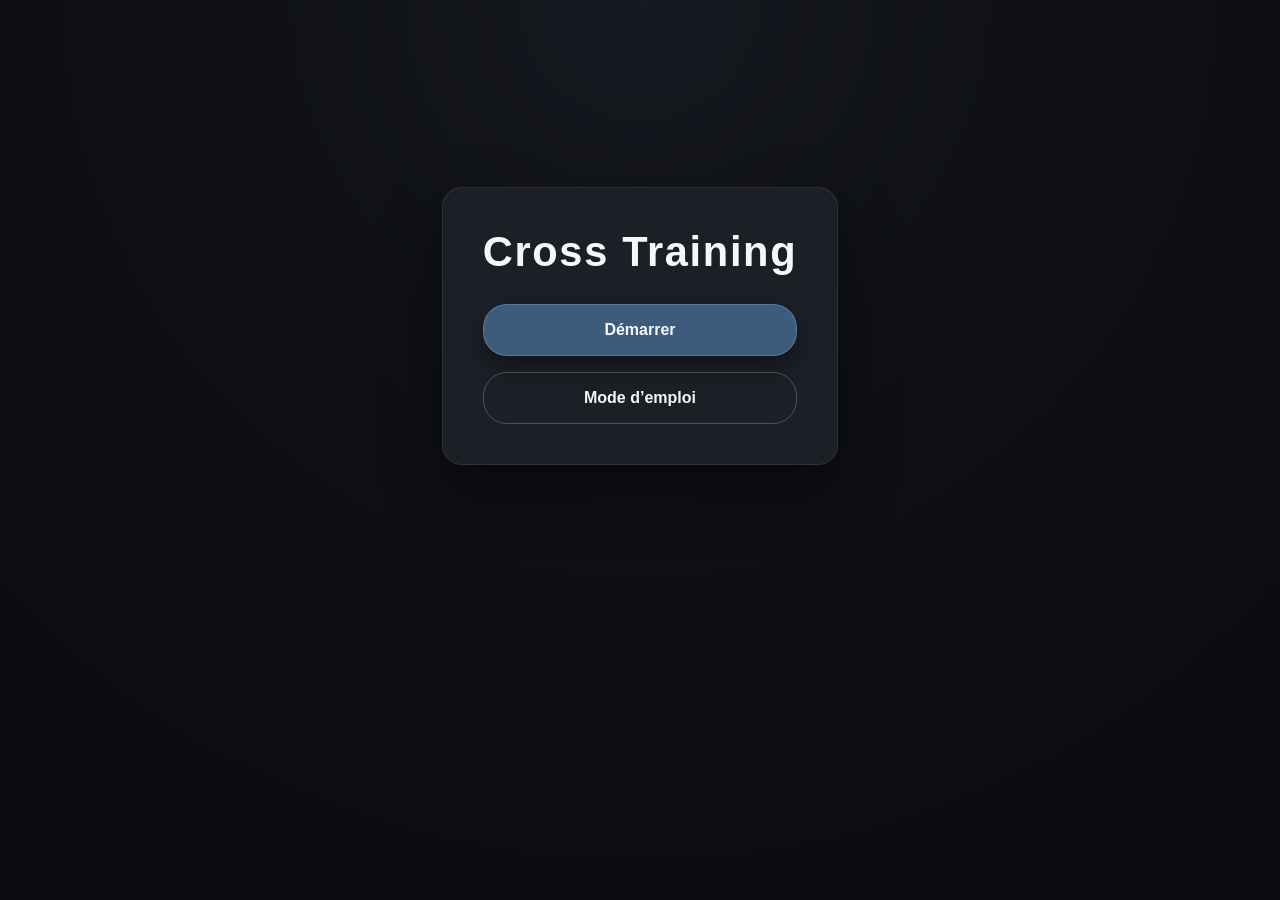
==== index.html @ 5969f300 "Add files via upload" ====
<!DOCTYPE html>
<html lang="fr">
  <head>
    <meta charset="UTF-8" />
    <meta name="viewport" content="width=device-width, initial-scale=1" />
    <title>Cross Training – iPad</title>
    <link rel="stylesheet" href="styles.css" />
  </head>
  <body>
    <div class="app-shell">
      <header class="top-bar">
        <div class="brand">
          <p class="eyebrow">EPS • Carnet hors-ligne</p>
          <h1>Outil Cross Training</h1>
        </div>
        <div class="top-meta">
          <span id="status-pill" class="status-pill">Non sauvegardé</span>
          <nav class="global-nav" aria-label="Navigation principale">
            <button class="nav-link" data-go="home">Accueil</button>
            <button class="nav-link" data-go="identity">Identité</button>
            <button class="nav-link" data-go="training" data-requires-identity="true">Entraînement</button>
            <button class="nav-link" data-go="skill_config" data-requires-identity="true">Skill</button>
          </nav>
        </div>
      </header>

      <button id="lock-badge" class="lock-badge hidden" type="button">🔒 Verrouillé</button>

      <!-- Home -->
      <section class="page active" data-page="home">
        <div class="card hero-card home-card">
          <h2 class="home-title">Cross Training</h2>
          <div class="cta-row home-actions">
            <button class="btn primary btn-large" data-go="identity">Démarrer</button>
            <button class="btn ghost btn-large" id="howto-btn" type="button">Mode d’emploi</button>
          </div>
        </div>
      </section>

      <!-- Identity -->
      <section class="page" data-page="identity">
        <div class="card identity-card">
          <header>
            <h2>Identité élève</h2>
            <p id="identity-hint" class="hint">Saisis prénom, initiale et classe pour activer les modes.</p>
          </header>
          <div class="identity-grid">
            <label>Prénom<input id="student-first" type="text" autocomplete="off" placeholder="Lina" /></label>
            <label>Initiale du nom<input id="student-last" type="text" autocomplete="off" placeholder="D" maxlength="1" inputmode="text" /></label>
            <label>Classe<input id="student-class" type="text" autocomplete="off" placeholder="4C" /></label>
            <label>Observateur<input id="observer" type="text" autocomplete="off" placeholder="Prof / camarade" /></label>
          </div>
          <div class="mode-choice">
            <button class="btn primary" id="go-training" disabled>Mode Entraînement</button>
            <button class="btn primary" id="go-skill" disabled>Mode Skill</button>
            <button class="btn ghost" data-go="home">Retour accueil</button>
          </div>
        </div>
      </section>

      <!-- Training live -->
      <section class="page" data-page="training">
        <div class="page-nav">
          <button class="btn ghost" data-go="home">Accueil</button>
          <button class="btn ghost" data-go="identity">Identité</button>
          <button class="btn secondary" id="training-finish" type="button">Fin d’entraînement</button>
        </div>
        <div class="card" id="training-panel">
          <header>
            <h2>Entraînement</h2>
            <p>Test 1 minute : fais le maximum en N1, puis recommence en N2. Note tes scores — ils servent de base pour fixer tes objectifs en Skill.</p>
          </header>
          <div class="training-active" id="training-active">
            <div class="active-info">
              <p class="label">Exercice sélectionné</p>
              <h3 id="training-active-name">Aucun exercice</h3>
              <p id="training-active-hint" class="hint">Sélectionne une carte ci-dessous pour commencer.</p>
              <p id="training-active-meta" class="meta"></p>
            </div>
            <div class="timer-box">
              <p class="label">Chrono 1:00</p>
              <p id="training-timer" class="timer-value">01:00</p>
              <div class="timer-controls">
                <button class="btn primary" id="training-start">Start</button>
                <button class="btn secondary" id="training-pause">Pause</button>
                <button class="btn ghost" id="training-reset">Reset</button>
              </div>
              <p id="training-timer-hint" class="hint"></p>
            </div>
            <div class="result-entry">
              <label>Répétitions N1<input id="training-input-n1" type="number" min="0" /></label>
              <label>Répétitions N2<input id="training-input-n2" type="number" min="0" /></label>
              <button class="btn primary" id="training-save">Enregistrer le score</button>
              <p id="training-save-status" class="hint"></p>
            </div>
          </div>
          <div class="exercise-grid" id="training-grid"></div>
        </div>
      </section>

      <!-- Training end -->
      <section class="page" data-page="training_end">
        <div class="page-nav">
          <button class="btn ghost" data-go="training">← Retour entraînement</button>
          <button class="btn ghost" data-go="home">Accueil</button>
        </div>
        <div class="card stack">
          <section class="history" aria-labelledby="history-title">
            <div class="section-head">
              <h3 id="history-title">Historique (meilleurs scores)</h3>
              <p>Records N1/N2 + dernière date.</p>
            </div>
            <div id="training-history" class="history-list"></div>
          </section>
          <section class="qr-block">
            <div class="qr-actions">
              <button class="btn primary" id="training-qr-btn">Générer QR Entraînement</button>
              <p id="training-qr-size" class="hint"></p>
            </div>
            <div id="training-qr-output" class="qr-output"></div>
          </section>
          <section class="actions-card">
            <header>
              <h3>Sauvegarde & outils</h3>
              <p>Exporter/Importer pour éviter les pertes.</p>
            </header>
            <div class="action-row">
              <button class="btn secondary" id="export-btn">Exporter mes données</button>
              <label class="btn ghost file-label">Importer<input type="file" id="import-input" accept="application/json" hidden /></label>
              <button class="btn ghost" id="reset-btn">Reset total</button>
              <button class="btn ghost" id="scanprof-help" type="button">ℹ️ ScanProf – explications</button>
            </div>
          </section>
        </div>
      </section>

      <!-- Skill config -->
      <section class="page" data-page="skill_config">
        <div class="page-nav">
          <button class="btn ghost" data-go="home">Accueil</button>
          <button class="btn ghost" data-go="identity">Identité</button>
        </div>
        <div class="card skill-config-card">
          <header>
            <h2>Configurer ton Skill</h2>
            <p>Sélectionne 1 exercice par famille puis choisis la durée.</p>
          </header>
          <div class="skill-builder" id="skill-builder"></div>
          <div class="skill-config-row">
            <label>Durée totale
              <select id="skill-duration">
                <option value="6">6 minutes (3 blocs)</option>
                <option value="10" selected>10 minutes (5 blocs)</option>
                <option value="16">16 minutes (8 blocs)</option>
                <option value="20">20 minutes (10 blocs)</option>
              </select>
            </label>
            <button class="btn primary" id="skill-config-next">Passer aux observations</button>
          </div>
          <button class="btn ghost" id="skill-new-session" type="button">Réinitialiser la configuration</button>
        </div>
      </section>

      <!-- Skill run -->
      <section class="page" data-page="skill_run">
        <div class="page-nav">
          <button class="btn ghost" data-go="skill_config">← Configuration</button>
        </div>
        <div class="card skill-run-card">
          <div class="timer-box practice-box run">
            <p class="label">Chrono pratique</p>
            <p id="skill-practice-timer" class="timer-value big">00:00</p>
            <p id="skill-block-counter" class="hint">Bloc 0/0</p>
          </div>
          <div class="run-controls">
            <button class="btn btn-green" id="skill-start" type="button">Démarrer bloc</button>
            <button class="btn btn-orange" id="skill-end-block" type="button">Bloc terminé</button>
            <button class="btn btn-blue" id="skill-validate-block" type="button">Valider bloc</button>
          </div>
          <button class="btn btn-red" id="skill-reset-session" type="button">Reset séance</button>
          <p id="skill-timer-status" class="hint"></p>
          <p id="skill-save-status" class="hint"></p>
          <div class="results-grid" id="skill-results-grid"></div>
          <div class="block-actions">
            <button class="btn ghost" id="skill-reset-block">Reset bloc</button>
          </div>
          <div id="skill-session-log" class="session-log"></div>
        </div>
      </section>

      <!-- Skill QR -->
      <section class="page" data-page="skill_qr">
        <div class="page-nav">
          <button class="btn ghost" data-go="skill_run">← Retour observations</button>
        </div>
        <div class="card">
          <header>
            <h2>QR Skill</h2>
            <p>Scanne dans ScanProf dès que possible.</p>
          </header>
          <section class="qr-block">
            <div class="qr-actions">
              <button class="btn primary" id="skill-qr-btn">Régénérer le QR</button>
              <p id="skill-qr-size" class="hint"></p>
            </div>
            <div id="skill-qr-output" class="qr-output"></div>
          </section>
          <div class="page-nav">
            <button class="btn primary" id="skill-finish-home" type="button">Terminer et revenir à l’accueil</button>
          </div>
        </div>
      </section>
    </div>

    <div id="toast" class="toast" role="status" aria-live="polite"></div>

    <div id="modal" class="modal hidden" role="dialog" aria-modal="true">
      <div class="modal-card">
        <button id="modal-close" class="modal-close" aria-label="Fermer">×</button>
        <div id="modal-body"></div>
      </div>
    </div>

    <script src="qrcode.min.js"></script>
    <script src="script.js"></script>
  </body>
</html>
---- styles.css ----
:root {
  --font-family: -apple-system, BlinkMacSystemFont, 'SF Pro Display', 'SF Pro Text', 'Segoe UI', Roboto, Arial, sans-serif;
  --color-bg: #0f1115;
  --color-surface: #1c1f26;
  --color-surface-soft: #181b21;
  --color-border: rgba(255, 255, 255, 0.08);
  --color-border-strong: rgba(255, 255, 255, 0.12);
  --color-text: #f5f7fa;
  --color-muted: #9ba3af;
  --color-primary: #7f5dff;
  --color-primary-strong: #a46cff;
  --color-secondary: #2c303a;
  --color-success: #31d158;
  --color-warning: #f4a940;
  --color-info: #40b9ff;
  --color-danger: #ff5f6d;
  --color-lock: rgba(255, 255, 255, 0.08);
  --radius-md: 20px;
  --radius-lg: 28px;
  --shadow-card: 0 25px 60px rgba(0, 0, 0, 0.45);
  --shadow-soft: 0 18px 45px rgba(0, 0, 0, 0.35);
  --focus-ring: 0 0 0 3px rgba(127, 93, 255, 0.35);
}

* {
  box-sizing: border-box;
}

body {
  margin: 0;
  min-height: 100vh;
  font-family: var(--font-family);
  background: radial-gradient(circle at top, #161920 0%, var(--color-bg) 35%, #090b0f 100%);
  color:
    var(--color-text);
}

img {
  display: block;
  max-width: 100%;
}

.app-shell {
  max-width: 1100px;
  margin: 0 auto;
  padding: 6rem 1.5rem 4rem;
  display: flex;
  flex-direction: column;
  gap: 2.5rem;
}

body:has(.page.active[data-page='home']) .app-shell {
  padding-top: 4rem;
  align-items: center;
}

.top-bar {
  position: sticky;
  top: 1rem;
  z-index: 30;
  display: flex;
  flex-wrap: wrap;
  justify-content: space-between;
  gap: 1rem;
  padding: 1rem 1.5rem;
  border-radius: var(--radius-md);
  background: rgba(15, 17, 21, 0.75);
  backdrop-filter: blur(26px);
  border: 1px solid rgba(255, 255, 255, 0.05);
  box-shadow: 0 20px 45px rgba(0, 0, 0, 0.5);
  transition: opacity 200ms ease, transform 200ms ease;
}

body:has(.page.active[data-page='home']) .top-bar {
  opacity: 0;
  pointer-events: none;
  transform: translateY(-20px);
}

.brand h1 {
  margin: 0.2rem 0 0;
  font-size: 1.7rem;
  letter-spacing: 0.02em;
}

.eyebrow {
  margin: 0;
  font-size: 0.75rem;
  letter-spacing: 0.2em;
  color: var(--color-muted);
  text-transform: uppercase;
}

.status-pill {
  padding: 0.35rem 0.9rem;
  border-radius: 999px;
  font-size: 0.85rem;
  font-weight: 600;
  background: rgba(255, 255, 255, 0.08);
  color: var(--color-muted);
  opacity: 0;
  pointer-events: none;
}

.status-pill.ready {
  background: rgba(49, 209, 88, 0.2);
  color: var(--color-success);
}

.global-nav {
  display: flex;
  flex-wrap: wrap;
  gap: 0.45rem;
  justify-content: flex-end;
}

.global-nav .nav-link {
  border-radius: 999px;
  border: 1px solid rgba(255, 255, 255, 0.08);
  padding: 0.45rem 1.1rem;
  color: var(--color-text);
  background: rgba(255, 255, 255, 0.04);
  font-weight: 600;
  cursor: pointer;
  transition: background 160ms ease, transform 160ms ease;
}

.global-nav .nav-link:hover:not(:disabled) {
  background: rgba(255, 255, 255, 0.08);
}

.global-nav .nav-link:active:not(:disabled) {
  transform: translateY(1px);
}

.global-nav .nav-link:disabled,
.global-nav .nav-link.is-disabled {
  opacity: 0.4;
  cursor: not-allowed;
}

.page {
  display: none !important;
}

.page.active {
  display: block !important;
}

.page.active[data-page='skill_run'] {
  display: flex !important;
}

.page[data-page='skill_run'] {
  min-height: calc(100vh - 2rem);
  flex-direction: column;
  overflow: hidden;
}

.page[data-page='skill_run'] .card.skill-run-card {
  flex: 1;
}

.page-enter {
  animation: pageFade 220ms ease;
}

@keyframes pageFade {
  from {
    opacity: 0;
    transform: translateY(10px);
  }
  to {
    opacity: 1;
    transform: translateY(0);
  }
}

@media (prefers-reduced-motion: reduce) {
  .page-enter {
    animation: none;
  }
}

.card {
  background: var(--color-surface);
  border-radius: var(--radius-md);
  padding: 2.5rem;
  box-shadow: var(--shadow-card);
  border: 1px solid var(--color-border);
  display: flex;
  flex-direction: column;
  gap: 1.75rem;
}

.card header h2 {
  margin: 0;
  font-size: 1.6rem;
}

.card header p {
  margin: 0;
  color: var(--color-muted);
}

.card.stack {
  gap: 2.25rem;
  align-items: center;
}

.page[data-page='training_end'] .card.stack section {
  width: 100%;
  max-width: 760px;
}

.hero-card {
  text-align: center;
}

.hero-card h2 {
  font-size: clamp(1.9rem, 4vw, 2.6rem);
}

.home-card {
  align-items: center;
  justify-content: center;
  gap: 1.75rem;
}

.home-title {
  margin: 0;
  font-size: clamp(2.8rem, 8vw, 4rem);
  font-weight: 700;
  letter-spacing: 0.04em;
}

.home-actions {
  width: 100%;
  max-width: 520px;
}

.btn-large {
  width: 100%;
  font-size: 1.15rem;
}

.cta-row {
  display: flex;
  gap: 1rem;
  justify-content: center;
  flex-wrap: wrap;
}

.identity-grid {
  display: grid;
  grid-template-columns: repeat(auto-fit, minmax(220px, 1fr));
  gap: 1rem;
  width: 100%;
  max-width: 720px;
  margin: 0 auto;
}

.identity-card {
  text-align: center;
  align-items: center;
}

.identity-card header {
  text-align: center;
}

label {
  font-weight: 600;
  font-size: 0.95rem;
  color: var(--color-text);
  display: flex;
  flex-direction: column;
  gap: 0.35rem;
}

input,
select {
  font-family: inherit;
  padding: 0.85rem 1rem;
  border-radius: 18px;
  border: 1px solid rgba(255, 255, 255, 0.09);
  background: var(--color-surface-soft);
  color: var(--color-text);
  transition: border 130ms ease, box-shadow 130ms ease;
}

input::placeholder,
select::placeholder {
  color: rgba(255, 255, 255, 0.4);
}

input:focus,
select:focus {
  outline: none;
  border-color: var(--color-primary);
  box-shadow: var(--focus-ring);
}

.mode-choice,
.page-nav {
  display: flex;
  flex-wrap: wrap;
  gap: 0.85rem;
  justify-content: center;
}

.page-nav .btn {
  flex: 1 1 180px;
  min-width: 180px;
  justify-content: center;
}

.training-active {
  display: grid;
  grid-template-columns: repeat(auto-fit, minmax(240px, 1fr));
  gap: 1rem;
  border-radius: var(--radius-md);
  border: 1px solid rgba(255, 255, 255, 0.04);
  padding: 1.5rem;
  background: linear-gradient(145deg, rgba(127, 93, 255, 0.12), rgba(15, 16, 20, 0.3));
}

.timer-box,
.practice-box {
  border: 1px solid var(--color-border-strong);
  border-radius: var(--radius-md);
  padding: 1.5rem;
  background: var(--color-surface-soft);
  box-shadow: inset 0 1px 0 rgba(255, 255, 255, 0.05);
  display: flex;
  flex-direction: column;
  gap: 0.8rem;
}

.timer-value {
  font-size: clamp(2.5rem, 6vw, 3.4rem);
  font-weight: 600;
  letter-spacing: 0.03em;
  font-variant-numeric: tabular-nums;
}

.practice-box.run .timer-value {
  font-size: clamp(3rem, 8vw, 4.2rem);
  text-align: center;
}

.timer-controls {
  display: flex;
  flex-wrap: wrap;
  gap: 0.6rem;
}

.result-entry,
.session-log {
  display: flex;
  flex-direction: column;
  gap: 0.9rem;
}

.exercise-grid {
  display: grid;
  grid-template-columns: repeat(auto-fit, minmax(240px, 1fr));
  gap: 1.1rem;
}

.exercise-card {
  border: 1px solid rgba(255, 255, 255, 0.06);
  border-radius: var(--radius-md);
  padding: 1.4rem;
  background: rgba(255, 255, 255, 0.02);
  display: flex;
  flex-direction: column;
  gap: 0.9rem;
  transition: transform 160ms ease, box-shadow 160ms ease;
}

.exercise-card:hover {
  transform: translateY(-3px);
  box-shadow: 0 18px 30px rgba(0, 0, 0, 0.45);
}

.exercise-card.is-selected {
  border-color: rgba(127, 93, 255, 0.95);
  box-shadow: 0 15px 36px rgba(127, 93, 255, 0.35);
  transform: translateY(-6px);
}

.exercise-card img {
  width: 100%;
  height: 150px;
  border-radius: 18px;
  object-fit: cover;
}

.history-list {
  display: grid;
  grid-template-columns: repeat(auto-fit, minmax(220px, 1fr));
  gap: 1rem;
}

.history-item {
  padding: 1rem;
  border-radius: 18px;
  border: 1px solid rgba(255, 255, 255, 0.05);
  background: rgba(255, 255, 255, 0.02);
}

.btn {
  border: none;
  border-radius: 28px;
  padding: 0.9rem 1.6rem;
  font-weight: 600;
  font-size: 1rem;
  min-height: 56px;
  cursor: pointer;
  transition: transform 140ms ease, background 140ms ease, box-shadow 140ms ease;
}

.btn:focus-visible {
  outline: none;
  box-shadow: var(--focus-ring);
}

.btn:disabled {
  opacity: 0.4;
  cursor: not-allowed;
  transform: none !important;
}

.btn:not(:disabled):active {
  transform: translateY(1px);
}

.btn.primary {
  background: linear-gradient(135deg, var(--color-primary), var(--color-primary-strong));
  color: #fff;
  box-shadow: 0 20px 45px rgba(127, 93, 255, 0.4);
}

.btn.secondary {
  background: var(--color-secondary);
  color: var(--color-text);
}

.btn.ghost {
  background: rgba(255, 255, 255, 0.02);
  border: 1px solid rgba(255, 255, 255, 0.1);
  color: var(--color-text);
}

.btn.btn-green {
  background: linear-gradient(135deg, #31d158, #2fb350);
  color: #061406;
}

.btn.btn-orange {
  background: linear-gradient(135deg, #f4a940, #f28d1a);
  color: #1c0f02;
}

.btn.btn-blue {
  background: linear-gradient(135deg, #40b9ff, #259cf2);
  color: #011522;
}

.btn.btn-red {
  background: linear-gradient(135deg, #ff5f6d, #ff2b4e);
  color: #220004;
}

.actions-card .action-row,
.block-actions {
  display: flex;
  flex-wrap: wrap;
  gap: 0.85rem;
}

.file-label {
  display: inline-flex;
  align-items: center;
  justify-content: center;
}

.filter-bar {
  display: flex;
  flex-wrap: wrap;
  gap: 0.6rem;
  margin: 0.5rem 0 1rem;
}

.pill-filter {
  border-radius: 999px;
  padding: 0.35rem 1rem;
  border: 1px solid rgba(255, 255, 255, 0.08);
  background: rgba(255, 255, 255, 0.03);
  cursor: pointer;
}

.pill-filter.active {
  background: rgba(127, 93, 255, 0.2);
  border-color: rgba(127, 93, 255, 0.5);
  color: var(--color-text);
}

.qr-block {
  border: 1px solid rgba(255, 255, 255, 0.05);
  border-radius: var(--radius-md);
  background: rgba(255, 255, 255, 0.02);
  padding: 1.5rem;
  box-shadow: inset 0 1px 0 rgba(255, 255, 255, 0.03);
  display: flex;
  flex-direction: column;
  align-items: center;
  text-align: center;
}

.qr-actions {
  display: flex;
  flex-wrap: wrap;
  gap: 0.75rem;
  align-items: center;
}

.qr-output {
  margin-top: 1.2rem;
  display: flex;
  flex-direction: column;
  gap: 0.85rem;
  align-items: center;
}

.qr-box {
  display: inline-flex;
  border-radius: 18px;
  background: #fff;
  padding: 0.75rem;
  border: 1px solid rgba(15, 23, 42, 0.08);
  box-shadow: 0 15px 35px rgba(0, 0, 0, 0.45);
  margin: 0 auto;
}

.qr-json {
  margin: 0;
  padding: 0.8rem;
  border-radius: 14px;
  background: #050607;
  color: #cfd8e9;
  font-size: 0.9rem;
  font-family: 'SFMono-Regular', Consolas, Menlo, monospace;
  overflow-x: auto;
}

.skill-builder,
.results-grid {
  margin-bottom: 1rem;
}

.skill-config-card header h2 {
  font-size: 2.1rem;
}

.skill-card,
.result-card {
  border: 1px solid var(--color-border);
  border-radius: var(--radius-md);
  padding: 1.6rem;
  background: rgba(255, 255, 255, 0.02);
  display: flex;
  flex-direction: column;
  gap: 0.8rem;
}

.skill-card h3,
.result-card h4 {
  margin: 0;
  font-size: 1.35rem;
}

.skill-card[data-family='cardio'], .result-card[data-family='cardio'] {
  border-color: rgba(240, 120, 60, 0.5);
  background: rgba(240, 120, 60, 0.15);
}

.skill-card[data-family='haut'], .result-card[data-family='haut'] {
  border-color: rgba(127, 93, 255, 0.4);
  background: rgba(127, 93, 255, 0.15);
}

.skill-card[data-family='bas'], .result-card[data-family='bas'] {
  border-color: rgba(49, 209, 88, 0.45);
  background: rgba(49, 209, 88, 0.14);
}

.skill-card[data-family='gainage'], .result-card[data-family='gainage'] {
  border-color: rgba(244, 169, 64, 0.45);
  background: rgba(244, 169, 64, 0.14);
}

.skill-card label {
  font-size: 1.15rem;
  font-weight: 600;
}

.skill-card select {
  font-size: 1.15rem;
  padding: 1.1rem 1.2rem;
}

.result-fields {
  display: grid;
  grid-template-columns: repeat(auto-fit, minmax(130px, 1fr));
  gap: 0.75rem;
}

.session-log {
  margin-top: 1rem;
}

.skill-run-card {
  display: grid;
  grid-template-columns: 1fr;
  grid-template-areas:
    'timer'
    'controls'
    'results'
    'log';
  gap: 1.5rem;
  height: 100%;
  overflow: hidden;
}

.skill-run-card .practice-box.run {
  grid-area: timer;
  align-items: center;
}

.skill-run-card .run-controls {
  grid-area: controls;
}

.skill-run-card .results-grid {
  grid-area: results;
  display: grid;
  grid-template-columns: repeat(2, minmax(180px, 1fr));
  gap: 1rem;
}

.skill-run-card .session-log {
  grid-area: log;
  max-height: 240px;
  overflow-y: auto;
}

.log-entry,
.log-summary {
  border: 1px solid rgba(255, 255, 255, 0.05);
  border-radius: 18px;
  padding: 1rem;
  background: rgba(255, 255, 255, 0.02);
}

.run-controls {
  display: grid;
  grid-template-columns: repeat(auto-fit, minmax(180px, 1fr));
  gap: 1rem;
}

@media (max-width: 820px), (max-height: 820px) {
  .page[data-page='skill_run'] .card.skill-run-card {
    height: calc(100vh - 9rem);
    min-height: 520px;
    padding: 1.8rem;
  }
  .skill-run-card {
    gap: 0.9rem;
  }
  .skill-run-card .results-grid {
    max-height: 320px;
    overflow-y: auto;
    padding-right: 0.4rem;
    grid-template-columns: repeat(2, minmax(150px, 1fr));
    gap: 0.75rem;
  }
  .skill-run-card .session-log {
    max-height: 160px;
    overflow-y: auto;
  }
  .practice-box.run .timer-value {
    font-size: clamp(2.4rem, 6vw, 3.3rem);
  }
  .run-controls {
    grid-template-columns: repeat(3, minmax(120px, 1fr));
  }
}

@media (max-width: 640px) {
  .skill-run-card .results-grid {
    grid-template-columns: repeat(2, minmax(120px, 1fr));
  }
  .run-controls {
    grid-template-columns: repeat(auto-fit, minmax(110px, 1fr));
  }
}

/* --- Skill run fix ------------------------------------------------------ */
.page[data-page='skill_run'] .card.skill-run-card {
  display: grid;
  grid-template-areas:
    'timer'
    'controls'
    'results'
    'reset'
    'status'
    'save'
    'block'
    'log';
  grid-template-rows: auto auto 1fr auto auto auto auto auto;
  min-height: 0;
  gap: 1.1rem;
}

.page[data-page='skill_run'] .card.skill-run-card #skill-reset-session {
  grid-area: reset;
  justify-self: stretch;
}

.page[data-page='skill_run'] #skill-timer-status {
  grid-area: status;
  margin: 0;
  text-align: center;
}

.page[data-page='skill_run'] #skill-save-status {
  grid-area: save;
  margin: 0;
  text-align: center;
}

.page[data-page='skill_run'] .block-actions {
  grid-area: block;
  justify-content: center;
}

.page[data-page='skill_run'] #skill-session-log {
  grid-area: log;
  min-height: 0;
  overflow-y: auto;
  -webkit-overflow-scrolling: touch;
}

.page[data-page='skill_run'] #skill-results-grid {
  grid-area: results;
  min-height: 0;
  overflow-y: auto;
  -webkit-overflow-scrolling: touch;
}

#skill-reset-session {
  align-self: flex-start;
}

.faq {
  border-radius: var(--radius-md);
  border: 1px solid rgba(255, 255, 255, 0.08);
  background: rgba(255, 255, 255, 0.02);
  overflow: hidden;
  transition: max-height 240ms ease, opacity 240ms ease;
}

.faq.collapsed {
  max-height: 0;
  opacity: 0;
  pointer-events: none;
}

.faq-item {
  border-bottom: 1px solid rgba(255, 255, 255, 0.06);
}

.faq-item:last-child {
  border-bottom: none;
}

.faq-question {
  width: 100%;
  padding: 1.1rem 1.5rem;
  background: transparent;
  border: none;
  color: var(--color-text);
  font-weight: 600;
  cursor: pointer;
  position: relative;
}

.faq-question::after {
  content: '›';
  position: absolute;
  right: 1.5rem;
  transform: rotate(90deg);
  transition: transform 180ms ease;
}

.faq-item.open .faq-question::after {
  transform: rotate(270deg);
}

.faq-answer {
  max-height: 0;
  opacity: 0;
  color: var(--color-muted);
  padding: 0 1.5rem;
  transition: max-height 220ms ease, opacity 220ms ease;
}

.faq-item.open .faq-answer {
  max-height: 200px;
  opacity: 1;
  padding: 0 1.5rem 1rem;
}

.modal {
  position: fixed;
  inset: 0;
  display: none;
  align-items: center;
  justify-content: center;
  background: rgba(8, 9, 11, 0.72);
  z-index: 60;
  padding: 2.5rem 1.5rem;
}

.modal:not(.hidden) {
  display: flex;
}

.modal-card {
  background: #1f232c;
  border-radius: var(--radius-lg);
  border: 1px solid rgba(255, 255, 255, 0.05);
  padding: 2.2rem;
  width: min(560px, 100%);
  max-height: 90vh;
  overflow-y: auto;
  animation: modalIn 220ms ease;
  box-shadow: 0 30px 70px rgba(0, 0, 0, 0.6);
}

@keyframes modalIn {
  from {
    opacity: 0;
    transform: translateY(15px) scale(0.95);
  }
  to {
    opacity: 1;
    transform: translateY(0) scale(1);
  }
}

.modal-close {
  position: absolute;
  top: 0.9rem;
  right: 0.9rem;
  border: none;
  border-radius: 999px;
  width: 40px;
  height: 40px;
  background: rgba(255, 255, 255, 0.08);
  color: var(--color-text);
  font-size: 1.2rem;
  cursor: pointer;
}

.scanprof-help ul {
  margin: 0.35rem 0 0 1.25rem;
  padding: 0;
}

.howto-faq h3 {
  margin-top: 0;
}

.faq-card {
  border-radius: 18px;
  background: rgba(255, 255, 255, 0.03);
  border: 1px solid rgba(255, 255, 255, 0.08);
  margin-bottom: 0.9rem;
  overflow: hidden;
  position: relative;
}

.faq-card::before {
  content: '';
  position: absolute;
  inset: 0;
  width: 6px;
  background: linear-gradient(180deg, #7f5dff, #40b9ff);
}

.faq-card button {
  width: 100%;
  background: transparent;
  border: none;
  color: var(--color-text);
  font-weight: 600;
  padding: 1.1rem 1rem 1.1rem 1.8rem;
  display: flex;
  justify-content: space-between;
  align-items: center;
  cursor: pointer;
  font-size: 1.05rem;
}

.faq-card .chevron {
  display: inline-flex;
  transform: rotate(90deg);
  transition: transform 180ms ease;
}

.faq-card.open .chevron {
  transform: rotate(270deg);
}

.faq-card-body {
  max-height: 0;
  opacity: 0;
  padding: 0 1.8rem;
  color: var(--color-muted);
  transition: max-height 220ms ease, opacity 220ms ease;
}

.faq-card.open .faq-card-body {
  max-height: 200px;
  opacity: 1;
  padding-bottom: 1rem;
}

.confirm-actions {
  display: flex;
  flex-wrap: wrap;
  gap: 0.75rem;
  margin-top: 1.5rem;
}

.confirm-actions .btn {
  flex: 1;
  min-width: 150px;
}

.lock-badge {
  position: fixed;
  top: 1.2rem;
  right: 1.2rem;
  border-radius: 999px;
  padding: 0.45rem 1.5rem;
  background: var(--color-lock);
  color: var(--color-text);
  border: 1px solid rgba(255, 255, 255, 0.08);
  backdrop-filter: blur(14px);
  box-shadow: 0 15px 40px rgba(0, 0, 0, 0.55);
  cursor: pointer;
  z-index: 80;
  transition: transform 140ms ease;
}

.lock-badge:active {
  transform: translateY(1px);
}

.lock-badge.hidden {
  display: none;
}

.toast {
  position: fixed;
  bottom: 2rem;
  left: 50%;
  transform: translate(-50%, 20px);
  padding: 0.85rem 1.6rem;
  border-radius: 999px;
  background: rgba(24, 27, 33, 0.95);
  color: #fff;
  font-weight: 600;
  box-shadow: 0 25px 45px rgba(0, 0, 0, 0.5);
  opacity: 0;
  pointer-events: none;
  transition: opacity 220ms ease, transform 220ms ease;
  z-index: 100;
}

.toast.visible {
  opacity: 1;
  transform: translate(-50%, 0);
}

.toast-ok {
  background: rgba(49, 209, 88, 0.9);
  color: #031407;
}

.toast-warn {
  background: rgba(244, 169, 64, 0.9);
  color: #1c0e02;
}

.label {
  text-transform: uppercase;
  font-size: 0.72rem;
  letter-spacing: 0.15em;
  color: var(--color-muted);
}

.hint {
  margin: 0;
  color: var(--color-muted);
  font-size: 0.95rem;
}

.meta {
  margin: 0.4rem 0 0;
  color: var(--color-text);
}

@media (max-width: 760px) {
  .top-bar {
    position: static;
    border-radius: var(--radius-md);
  }
  .app-shell {
    padding-top: 3rem;
  }
  .card {
    padding: 2rem;
  }
  .run-controls {
    grid-template-columns: repeat(auto-fit, minmax(150px, 1fr));
  }
}

/* ===========================
   FIX iPad Skill (skill_run)
   CSS uniquement — à coller EN FIN de styles.css
   =========================== */

/* Permet aux lignes flex/grid de shrink correctement */
.page[data-page='skill_run'] .card.skill-run-card {
  min-height: 0;
}

/* Grille explicite : empêche l’auto-placement des éléments intermédiaires */
.page[data-page='skill_run'] .skill-run-card {
  grid-template-areas:
    "timer"
    "controls"
    "results"
    "reset"
    "status"
    "save"
    "block"
    "log";
  grid-template-rows: auto auto 1fr auto auto auto auto auto;
}

/* Placement des zones */
.page[data-page='skill_run'] .skill-run-card .practice-box.run { grid-area: timer; }
.page[data-page='skill_run'] .skill-run-card .run-controls { grid-area: controls; }

.page[data-page='skill_run'] .skill-run-card #skill-results-grid { grid-area: results; }
.page[data-page='skill_run'] .skill-run-card #skill-reset-session { grid-area: reset; }
.page[data-page='skill_run'] .skill-run-card #skill-timer-status { grid-area: status; }
.page[data-page='skill_run'] .skill-run-card #skill-save-status { grid-area: save; }
.page[data-page='skill_run'] .skill-run-card .block-actions { grid-area: block; }
.page[data-page='skill_run'] .skill-run-card #skill-session-log { grid-area: log; }

/* Zone exercices : scroll interne iOS */
.page[data-page='skill_run'] .skill-run-card #skill-results-grid {
  min-height: 0;
  overflow-y: auto;
  -webkit-overflow-scrolling: touch;
}

/* Log : scroll interne */
.page[data-page='skill_run'] .skill-run-card #skill-session-log {
  min-height: 0;
  overflow-y: auto;
  -webkit-overflow-scrolling: touch;
}

/* iPad/petit viewport : chrono un peu plus compact */
@media (max-height: 820px) {
  .page[data-page='skill_run'] .skill-run-card .practice-box.run {
    padding: 1rem;
  }
  .page[data-page='skill_run'] .skill-run-card .timer-display {
    font-size: clamp(2.5rem, 6vw, 4.5rem);
  }
}

/* Chrono compact iPad (Skill) */
@media (max-height: 840px) {
  .page[data-page='skill_run'] .practice-box.run {
    padding: 0.85rem 0.9rem;
    gap: 0.45rem;
  }
  .page[data-page='skill_run'] .practice-box.run .timer-display {
    font-size: clamp(2.2rem, 6vw, 3.6rem);
    line-height: 1.1;
  }
  .page[data-page='skill_run'] .practice-box.run .label,
  .page[data-page='skill_run'] .practice-box.run .hint {
    font-size: 0.75rem;
    margin: 0;
  }
}

.page[data-page='skill_run'] .practice-box.run {
  padding: 0.85rem 1rem;
}

.page[data-page='skill_run'] .practice-box.run .label {
  display: none;
}

.page[data-page='skill_run'] #skill-practice-timer {
  font-size: clamp(1.5rem, 4vw, 2.3rem);
  line-height: 1.1;
  padding: 0.15rem 0;
}

.page[data-page='skill_run'] #skill-validate-block {
  display: none;
}

/* Skill page: layout naturel (pas de scroll interne) */
.page[data-page='skill_run'] {
  min-height: auto;
  overflow: visible;
}

.page.active[data-page='skill_run'] {
  display: block !important;
}

.page[data-page='skill_run'] .card.skill-run-card {
  display: flex;
  flex-direction: column;
  gap: 1.25rem;
  height: auto;
}

.page[data-page='skill_run'] #skill-results-grid,
.page[data-page='skill_run'] #skill-session-log {
  max-height: none;
  overflow: visible;
}

/* ScanProf modal lisible */
.scanprof-help,
.scanprof-help h3,
.scanprof-help h4,
.scanprof-help p,
.scanprof-help li {
  color: #111;
}

/* Boutons adoucis */
.btn {
  border-radius: 24px;
  padding: 0.85rem 1.4rem;
  font-weight: 600;
  font-size: 0.98rem;
  min-height: 52px;
  transition: transform 100ms ease, background-color 120ms ease, color 120ms ease, box-shadow 120ms ease;
  box-shadow: none;
}

.btn:focus-visible {
  box-shadow: 0 0 0 2px rgba(255, 255, 255, 0.15);
}

.btn.primary {
  background: linear-gradient(135deg, #6b62ff, #7f79ff);
  box-shadow: none;
}

.btn.secondary {
  background: #272b35;
  box-shadow: none;
}

.btn.ghost {
  background: rgba(255, 255, 255, 0.04);
  border: 1px solid rgba(255, 255, 255, 0.12);
}

.btn.btn-green {
  background: linear-gradient(135deg, #38c46d, #2a9f55);
  box-shadow: none;
}

.btn.btn-orange {
  background: linear-gradient(135deg, #f3a04c, #d97b1f);
  box-shadow: none;
}

.btn.btn-blue {
  background: linear-gradient(135deg, #52b3f5, #338bd4);
  box-shadow: none;
}

/* ===============================
   EPS institutional button palette
   =============================== */
.btn {
  border-radius: 24px;
  padding: 0.85rem 1.4rem;
  font-weight: 600;
  font-size: 1rem;
  min-height: 52px;
  border: 1px solid rgba(255, 255, 255, 0.14);
  background: #262f3c;
  color: #f6f8fb;
  box-shadow: 0 6px 14px rgba(0, 0, 0, 0.28);
  transition: background-color 150ms ease, border-color 150ms ease, color 150ms ease, transform 120ms ease, box-shadow 120ms ease;
}

.btn:focus-visible {
  outline: none;
  box-shadow: 0 0 0 2px rgba(62, 98, 128, 0.45);
}

.btn:not(:disabled):hover {
  background: #2c3745;
  border-color: rgba(255, 255, 255, 0.2);
}

.btn:not(:disabled):active {
  transform: translateY(1px);
  box-shadow: 0 4px 10px rgba(0, 0, 0, 0.25);
}

.btn.primary {
  background: #2f4f6f;
  border-color: #3c5f80;
  color: #ffffff;
  box-shadow: 0 10px 22px rgba(0, 0, 0, 0.35);
}

.btn.primary:hover:not(:disabled) {
  background: #355a7d;
}

.btn.secondary {
  background: #566273;
  border-color: #646f80;
  color: #f6f8fb;
}

.btn.secondary:hover:not(:disabled) {
  background: #606d7f;
}

.btn.ghost {
  background: transparent;
  border: 1px solid rgba(255, 255, 255, 0.22);
  color: #f5f7fa;
  box-shadow: none;
}

.btn.ghost:hover:not(:disabled) {
  background: rgba(255, 255, 255, 0.08);
}

.btn.btn-red {
  background: #a94442;
  border-color: #b75653;
  color: #fff;
}

.btn.btn-red:hover:not(:disabled) {
  background: #953c39;
}

.btn.btn-green {
  background: #3f6b4e;
  border-color: #4d7d5c;
  color: #fff;
}

.btn.btn-orange {
  background: #b2723a;
  border-color: #c38148;
  color: #fff;
}

.btn.btn-blue {
  background: #3a6b84;
  border-color: #4a7e98;
  color: #fff;
}

.btn.btn-green:hover:not(:disabled) {
  background: #467658;
}

.btn.btn-orange:hover:not(:disabled) {
  background: #bb7d45;
}

.btn.btn-blue:hover:not(:disabled) {
  background: #427792;
}

.pill-filter {
  border: 1px solid rgba(255, 255, 255, 0.18);
  background: rgba(255, 255, 255, 0.03);
  color: #f5f7fa;
  transition: background-color 150ms ease, border-color 150ms ease;
}

.pill-filter.active {
  background: rgba(47, 79, 111, 0.35);
}

.pill-filter:focus-visible {
  outline: none;
  box-shadow: 0 0 0 2px rgba(62, 98, 128, 0.45);
}

/* Mode-specific entry/navigation accents */
.nav-link[data-go='home'],
.btn[data-go='home'] {
  background: #3d5f4b;
  border-color: rgba(124, 166, 138, 0.5);
  color: #f5f9f4;
}

.nav-link[data-go='identity'],
.btn[data-go='identity'] {
  background: #3d5b7a;
  border-color: rgba(107, 149, 187, 0.55);
  color: #f4f8fc;
}

.nav-link[data-go='training'],
.btn[data-go='training'],
#go-training {
  background: #2c4c63;
  border-color: rgba(92, 137, 164, 0.55);
  color: #f4f8fc;
}

.nav-link[data-go='skill_config'],
.btn[data-go='skill_config'],
#go-skill {
  background: #275e58;
  border-color: rgba(93, 159, 148, 0.6);
  color: #f4fdfb;
}

.is-recovery {
  color: #3ff5c3;
  font-weight: 700;
  text-transform: uppercase;
  letter-spacing: 0.05em;
}

.is-warning {
  color: #ffbe5d;
  animation: skill-warning-blink 0.6s steps(2, jump-none) infinite;
}



@keyframes skill-warning-blink {
  0% {
    opacity: 1;
  }
  50% {
    opacity: 0.2;
  }
  100% {
    opacity: 1;
  }
}

@media (prefers-reduced-motion: reduce) {
  .is-warning {
    animation: none;
  }
}

.exercise-card.family-cardio {
  border: 2px solid #3BA7FF;
}

.exercise-card.family-haut {
  border: 2px solid #FF5A5A;
}

.exercise-card.family-bas {
  border: 2px solid #3DDC84;
}

.exercise-card.family-gainage {
  border: 2px solid #A66BFF;
}

.pill-filter.filter-cardio {
  border: 2px solid #3BA7FF;
}

.pill-filter.filter-haut {
  border: 2px solid #FF5A5A;
}

.pill-filter.filter-bas {
  border: 2px solid #3DDC84;
}

.pill-filter.filter-gainage {
  border: 2px solid #A66BFF;
}

.exercise-card {
  transition:
    border-color 0.18s ease,
    transform 0.18s ease,
    box-shadow 0.18s ease,
    opacity 0.18s ease;
}

@media (hover: hover) and (pointer: fine) {
  .exercise-card:hover {
    transform: translateY(-3px);
    box-shadow: 0 6px 14px rgba(0, 0, 0, 0.12);
  }
}

.pill-filter {
  transition:
    border-color 0.18s ease,
    background-color 0.18s ease,
    transform 0.15s ease,
    box-shadow 0.18s ease;
}

.pill-filter.active {
  transform: translateY(-2px);
  box-shadow: 0 4px 10px rgba(0, 0, 0, 0.15);
}

/* Fond léger teinté pour le filtre actif, sans toucher à la bordure */
.pill-filter.active.filter-cardio {
  background-color: rgba(59, 167, 255, 0.12);
}

.pill-filter.active.filter-haut {
  background-color: rgba(255, 90, 90, 0.12);
}

.pill-filter.active.filter-bas {
  background-color: rgba(61, 220, 132, 0.12);
}

.pill-filter.active.filter-gainage {
  background-color: rgba(166, 107, 255, 0.12);
}


/* ===============================
   CARTE EXERCICE SÉLECTIONNÉE
================================= */

.exercise-card {
  position: relative;
  transition: all 0.2s ease;
}

/* Base sélection */
.exercise-card.is-selected {
  border-width: 4px;
  transform: translateY(-4px);
  box-shadow: 0 10px 22px rgba(0, 0, 0, 0.18);
}

/* Fond teinté par famille */

.exercise-card.family-cardio.is-selected {
  background-color: rgba(59, 167, 255, 0.08);
}

.exercise-card.family-haut.is-selected {
  background-color: rgba(255, 90, 90, 0.08);
}

.exercise-card.family-bas.is-selected {
  background-color: rgba(61, 220, 132, 0.08);
}

.exercise-card.family-gainage.is-selected {
  background-color: rgba(166, 107, 255, 0.08);
}

/* Badge ✓ Sélectionné */

.exercise-card.is-selected::after {
  content: "✓ Sélectionné";
  position: absolute;
  top: 10px;
  right: 10px;
  font-size: 12px;
  font-weight: 600;
  padding: 4px 8px;
  border-radius: 20px;
  color: white;
}

/* Couleur badge par famille */

.exercise-card.family-cardio.is-selected::after {
  background-color: #3BA7FF;
}

.exercise-card.family-haut.is-selected::after {
  background-color: #FF5A5A;
}

.exercise-card.family-bas.is-selected::after {
  background-color: #3DDC84;
}

.exercise-card.family-gainage.is-selected::after {
  background-color: #A66BFF;
}
.history-item.family-cardio,
.history-item.family-haut,
.history-item.family-bas,
.history-item.family-gainage {
  border: 1px solid rgba(255, 255, 255, 0.08);
}

/* Historique - cerclage par famille */
.history-item.family-cardio {
  box-shadow: 0 0 0 2px #3BA7FF inset;
}

.history-item.family-haut {
  box-shadow: 0 0 0 2px #FF5A5A inset;
}

.history-item.family-bas {
  box-shadow: 0 0 0 2px #3DDC84 inset;
}

.history-item.family-gainage {
  box-shadow: 0 0 0 2px #A66BFF inset;
}

.is-hidden {
  display: none !important;
}
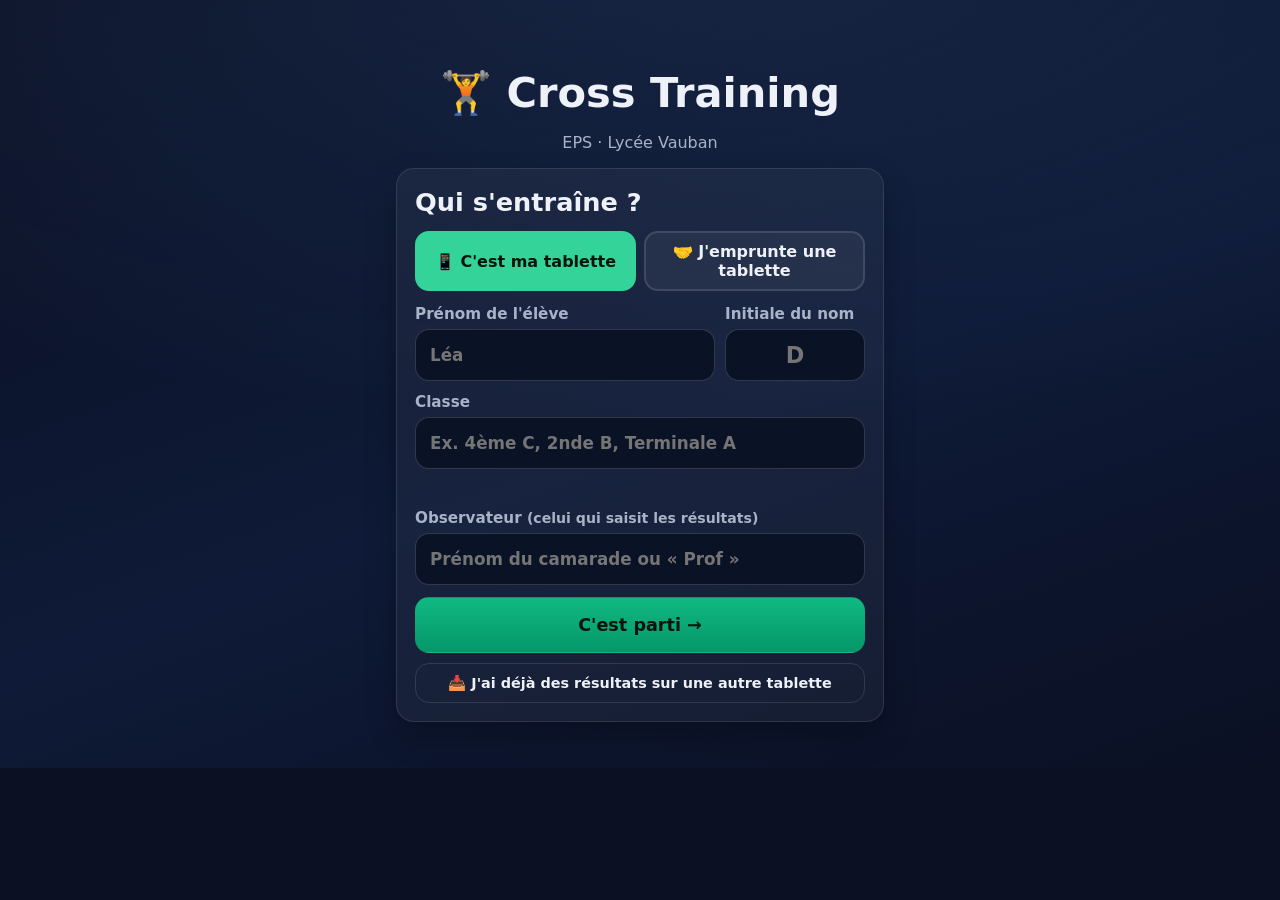
==== commit b745b82f: "Cross Training v2 en ligne à l'adresse principale + guide visuel pour les élèves - Guide pas à pas (" ====
--- a/index.html
+++ b/index.html
@@ -1,227 +1,371 @@
-<!DOCTYPE html>
+<!doctype html>
 <html lang="fr">
-  <head>
-    <meta charset="UTF-8" />
-    <meta name="viewport" content="width=device-width, initial-scale=1" />
-    <title>Cross Training – iPad</title>
-    <link rel="stylesheet" href="styles.css" />
-  </head>
-  <body>
-    <div class="app-shell">
-      <header class="top-bar">
-        <div class="brand">
-          <p class="eyebrow">EPS • Carnet hors-ligne</p>
-          <h1>Outil Cross Training</h1>
-        </div>
-        <div class="top-meta">
-          <span id="status-pill" class="status-pill">Non sauvegardé</span>
-          <nav class="global-nav" aria-label="Navigation principale">
-            <button class="nav-link" data-go="home">Accueil</button>
-            <button class="nav-link" data-go="identity">Identité</button>
-            <button class="nav-link" data-go="training" data-requires-identity="true">Entraînement</button>
-            <button class="nav-link" data-go="skill_config" data-requires-identity="true">Skill</button>
-          </nav>
-        </div>
-      </header>
-
-      <button id="lock-badge" class="lock-badge hidden" type="button">🔒 Verrouillé</button>
-
-      <!-- Home -->
-      <section class="page active" data-page="home">
-        <div class="card hero-card home-card">
-          <h2 class="home-title">Cross Training</h2>
-          <div class="cta-row home-actions">
-            <button class="btn primary btn-large" data-go="identity">Démarrer</button>
-            <button class="btn ghost btn-large" id="howto-btn" type="button">Mode d’emploi</button>
+<head>
+  <meta charset="utf-8">
+  <meta name="viewport" content="width=device-width, initial-scale=1, viewport-fit=cover">
+  <meta name="theme-color" content="#0d1220">
+  <title>Cross Training</title>
+  <link rel="stylesheet" href="app.css">
+</head>
+<body>
+
+<!-- ============ IDENTIFICATION ============ -->
+<section id="screen-id" class="screen" hidden>
+  <div class="id-wrap">
+    <div class="brand-big">🏋️ Cross Training</div>
+    <p class="muted center">EPS · Lycée Vauban</p>
+    <form id="id-form" class="card" autocomplete="off">
+      <h1 id="id-title">Qui s'entraîne ?</h1>
+      <div class="seg seg-2 id-mode" id="id-mode">
+        <button type="button" data-guest="0">📱 C'est ma tablette</button>
+        <button type="button" data-guest="1">🤝 J'emprunte une tablette</button>
+      </div>
+      <p class="id-note" id="id-edit-note" hidden>Corrige l'orthographe, ta classe ou ton observateur : rien n'est effacé.<br>Un autre élève ? Ferme et utilise « ➕ Un autre élève ».</p>
+      <div class="id-grid">
+        <label class="field">Prénom de l'élève
+          <input id="id-prenom" required autocapitalize="words" placeholder="Léa">
+        </label>
+        <label class="field">Initiale du nom
+          <input id="id-nom" required maxlength="1" autocapitalize="characters" placeholder="D" class="initial">
+        </label>
+      </div>
+      <label class="field">Classe
+        <input id="id-classe" required autocapitalize="characters" placeholder="Ex. 4ème C, 2nde B, Terminale A">
+      </label>
+      <p id="id-classe-preview" class="classe-preview" aria-live="polite"></p>
+      <label class="field">Observateur <span class="muted small">(celui qui saisit les résultats)</span>
+        <input id="id-observer" autocapitalize="words" placeholder="Prénom du camarade ou « Prof »">
+      </label>
+      <button class="btn btn-go big full" id="id-submit" type="submit">C'est parti →</button>
+      <button id="id-cancel" class="btn ghost full" type="button" hidden>Annuler</button>
+      <button id="id-import" class="btn ghost full small" type="button">📥 J'ai déjà des résultats sur une autre tablette</button>
+    </form>
+  </div>
+</section>
+
+<!-- ============ APPLICATION ============ -->
+<section id="screen-app" class="screen" hidden>
+  <header class="topbar">
+    <div class="who">
+      <span class="who-name" id="who-name"></span>
+      <span class="badge" id="who-classe"></span>
+      <span class="who-obs" id="who-obs"></span>
+    </div>
+    <div class="top-actions">
+      <button class="btn small btn-new" id="btn-new-top" type="button">🆕 Nouvelle séance</button>
+      <button class="btn small ghost" id="btn-change-id" type="button">👤 Profil</button>
+      <button class="btn small ghost" id="btn-help" type="button">❓ Aide</button>
+    </div>
+  </header>
+
+  <nav class="tabs" role="tablist">
+    <button class="tab t-train" data-tab="train" role="tab"><span>⏱️</span>Entraînement<b class="count" id="count-train"></b></button>
+    <button class="tab t-skill" data-tab="skill" role="tab"><span>🔥</span>Skill<b class="count" id="count-skill"></b></button>
+    <button class="tab t-fiches" data-tab="fiches" role="tab"><span>📄</span>Fiches</button>
+    <button class="tab t-hist" data-tab="hist" role="tab"><span>📈</span>Historique</button>
+    <button class="tab t-fin" data-tab="fin" role="tab"><span>✅</span>Fin de séance</button>
+  </nav>
+
+  <main class="panels">
+    <div id="guest-banner" class="guest-banner" hidden>
+      <p>🤝 <b>Tablette empruntée.</b> À la fin du cours, envoie tes résultats vers <b>ta</b> tablette.</p>
+      <button class="btn small" id="guest-send" type="button">📤 Envoyer mes résultats</button>
+    </div>
+    <div id="old-banner" class="old-banner" hidden>
+      <p id="old-banner-text"></p>
+      <div class="two">
+        <button class="btn btn-new" id="old-banner-new" type="button">🆕 Nouvelle séance</button>
+        <button class="btn ghost" id="old-banner-keep" type="button">Continuer cette séance</button>
+      </div>
+    </div>
+
+    <!-- ENTRAÎNEMENT -->
+    <section class="panel" data-panel="train">
+      <div class="card intro">
+        <p><strong>Test d'1 minute</strong> : touche un exercice, lance le chrono, fais le maximum de répétitions. Chaque exercice testé entre dans <strong>ton catalogue</strong> 📚 : c'est avec lui que tu construis ton Skill.</p>
+      </div>
+      <div class="chips-filter" id="train-filter"></div>
+      <div class="ex-grid" id="train-grid"></div>
+    </section>
+
+    <!-- SKILL -->
+    <section class="panel" data-panel="skill" hidden>
+      <!-- Configuration -->
+      <div id="skill-config">
+        <div class="card intro">
+          <p><strong>Skill</strong> : construis ton circuit avec <strong>ton catalogue</strong> (les exercices testés en Entraînement) : 1 exercice par famille, son niveau et ton objectif de répétitions <em>par bloc</em>. Chaque bloc dure 2 minutes : circuit, puis récupération jusqu'à la fin des 2 minutes.</p>
+        </div>
+        <div class="fam-grid" id="skill-families"></div>
+        <div class="card">
+          <h2>Durée de la séance</h2>
+          <div class="seg seg-4" id="skill-duration">
+            <button type="button" data-min="6">6 min<small>3 blocs</small></button>
+            <button type="button" data-min="10">10 min<small>5 blocs</small></button>
+            <button type="button" data-min="16">16 min<small>8 blocs</small></button>
+            <button type="button" data-min="20">20 min<small>10 blocs</small></button>
           </div>
-        </div>
-      </section>
-
-      <!-- Identity -->
-      <section class="page" data-page="identity">
-        <div class="card identity-card">
-          <header>
-            <h2>Identité élève</h2>
-            <p id="identity-hint" class="hint">Saisis prénom, initiale et classe pour activer les modes.</p>
-          </header>
-          <div class="identity-grid">
-            <label>Prénom<input id="student-first" type="text" autocomplete="off" placeholder="Lina" /></label>
-            <label>Initiale du nom<input id="student-last" type="text" autocomplete="off" placeholder="D" maxlength="1" inputmode="text" /></label>
-            <label>Classe<input id="student-class" type="text" autocomplete="off" placeholder="4C" /></label>
-            <label>Observateur<input id="observer" type="text" autocomplete="off" placeholder="Prof / camarade" /></label>
-          </div>
-          <div class="mode-choice">
-            <button class="btn primary" id="go-training" disabled>Mode Entraînement</button>
-            <button class="btn primary" id="go-skill" disabled>Mode Skill</button>
-            <button class="btn ghost" data-go="home">Retour accueil</button>
-          </div>
-        </div>
-      </section>
-
-      <!-- Training live -->
-      <section class="page" data-page="training">
-        <div class="page-nav">
-          <button class="btn ghost" data-go="home">Accueil</button>
-          <button class="btn ghost" data-go="identity">Identité</button>
-          <button class="btn secondary" id="training-finish" type="button">Fin d’entraînement</button>
-        </div>
-        <div class="card" id="training-panel">
-          <header>
-            <h2>Entraînement</h2>
-            <p>Test 1 minute : fais le maximum en N1, puis recommence en N2. Note tes scores — ils servent de base pour fixer tes objectifs en Skill.</p>
-          </header>
-          <div class="training-active" id="training-active">
-            <div class="active-info">
-              <p class="label">Exercice sélectionné</p>
-              <h3 id="training-active-name">Aucun exercice</h3>
-              <p id="training-active-hint" class="hint">Sélectionne une carte ci-dessous pour commencer.</p>
-              <p id="training-active-meta" class="meta"></p>
-            </div>
-            <div class="timer-box">
-              <p class="label">Chrono 1:00</p>
-              <p id="training-timer" class="timer-value">01:00</p>
-              <div class="timer-controls">
-                <button class="btn primary" id="training-start">Start</button>
-                <button class="btn secondary" id="training-pause">Pause</button>
-                <button class="btn ghost" id="training-reset">Reset</button>
-              </div>
-              <p id="training-timer-hint" class="hint"></p>
-            </div>
-            <div class="result-entry">
-              <label>Répétitions N1<input id="training-input-n1" type="number" min="0" /></label>
-              <label>Répétitions N2<input id="training-input-n2" type="number" min="0" /></label>
-              <button class="btn primary" id="training-save">Enregistrer le score</button>
-              <p id="training-save-status" class="hint"></p>
-            </div>
-          </div>
-          <div class="exercise-grid" id="training-grid"></div>
-        </div>
-      </section>
-
-      <!-- Training end -->
-      <section class="page" data-page="training_end">
-        <div class="page-nav">
-          <button class="btn ghost" data-go="training">← Retour entraînement</button>
-          <button class="btn ghost" data-go="home">Accueil</button>
-        </div>
-        <div class="card stack">
-          <section class="history" aria-labelledby="history-title">
-            <div class="section-head">
-              <h3 id="history-title">Historique (meilleurs scores)</h3>
-              <p>Records N1/N2 + dernière date.</p>
-            </div>
-            <div id="training-history" class="history-list"></div>
-          </section>
-          <section class="qr-block">
-            <div class="qr-actions">
-              <button class="btn primary" id="training-qr-btn">Générer QR Entraînement</button>
-              <p id="training-qr-size" class="hint"></p>
-            </div>
-            <div id="training-qr-output" class="qr-output"></div>
-          </section>
-          <section class="actions-card">
-            <header>
-              <h3>Sauvegarde & outils</h3>
-              <p>Exporter/Importer pour éviter les pertes.</p>
-            </header>
-            <div class="action-row">
-              <button class="btn secondary" id="export-btn">Exporter mes données</button>
-              <label class="btn ghost file-label">Importer<input type="file" id="import-input" accept="application/json" hidden /></label>
-              <button class="btn ghost" id="reset-btn">Reset total</button>
-              <button class="btn ghost" id="scanprof-help" type="button">ℹ️ ScanProf – explications</button>
-            </div>
-          </section>
-        </div>
-      </section>
-
-      <!-- Skill config -->
-      <section class="page" data-page="skill_config">
-        <div class="page-nav">
-          <button class="btn ghost" data-go="home">Accueil</button>
-          <button class="btn ghost" data-go="identity">Identité</button>
-        </div>
-        <div class="card skill-config-card">
-          <header>
-            <h2>Configurer ton Skill</h2>
-            <p>Sélectionne 1 exercice par famille puis choisis la durée.</p>
-          </header>
-          <div class="skill-builder" id="skill-builder"></div>
-          <div class="skill-config-row">
-            <label>Durée totale
-              <select id="skill-duration">
-                <option value="6">6 minutes (3 blocs)</option>
-                <option value="10" selected>10 minutes (5 blocs)</option>
-                <option value="16">16 minutes (8 blocs)</option>
-                <option value="20">20 minutes (10 blocs)</option>
-              </select>
-            </label>
-            <button class="btn primary" id="skill-config-next">Passer aux observations</button>
-          </div>
-          <button class="btn ghost" id="skill-new-session" type="button">Réinitialiser la configuration</button>
-        </div>
-      </section>
-
-      <!-- Skill run -->
-      <section class="page" data-page="skill_run">
-        <div class="page-nav">
-          <button class="btn ghost" data-go="skill_config">← Configuration</button>
-        </div>
-        <div class="card skill-run-card">
-          <div class="timer-box practice-box run">
-            <p class="label">Chrono pratique</p>
-            <p id="skill-practice-timer" class="timer-value big">00:00</p>
-            <p id="skill-block-counter" class="hint">Bloc 0/0</p>
-          </div>
-          <div class="run-controls">
-            <button class="btn btn-green" id="skill-start" type="button">Démarrer bloc</button>
-            <button class="btn btn-orange" id="skill-end-block" type="button">Bloc terminé</button>
-            <button class="btn btn-blue" id="skill-validate-block" type="button">Valider bloc</button>
-          </div>
-          <button class="btn btn-red" id="skill-reset-session" type="button">Reset séance</button>
-          <p id="skill-timer-status" class="hint"></p>
-          <p id="skill-save-status" class="hint"></p>
-          <div class="results-grid" id="skill-results-grid"></div>
-          <div class="block-actions">
-            <button class="btn ghost" id="skill-reset-block">Reset bloc</button>
-          </div>
-          <div id="skill-session-log" class="session-log"></div>
-        </div>
-      </section>
-
-      <!-- Skill QR -->
-      <section class="page" data-page="skill_qr">
-        <div class="page-nav">
-          <button class="btn ghost" data-go="skill_run">← Retour observations</button>
+          <button class="btn btn-go big full" id="skill-start" type="button">▶️ Démarrer la séance</button>
+          <p class="hint" id="skill-config-hint"></p>
+        </div>
+        <div class="card" id="skill-last" hidden></div>
+      </div>
+
+      <!-- Séance en cours -->
+      <div id="skill-run" hidden>
+        <div class="run-head card" id="run-head">
+          <div class="run-phase" id="run-phase">TRAVAIL</div>
+          <div class="run-timer" id="run-timer">00:00</div>
+          <div class="run-sub"><span id="run-block">Bloc 1/5</span> · <span id="run-sub"></span></div>
+          <div class="run-bar"><i id="run-bar"></i></div>
+          <button class="btn big full" id="run-main" type="button">✋ J'ai fini le circuit</button>
+          <button class="btn full run-undo" id="run-undo" type="button" hidden>↩️ Oups, pas fini ! Annuler</button>
+          <p class="run-help" id="run-help"></p>
         </div>
         <div class="card">
-          <header>
-            <h2>QR Skill</h2>
-            <p>Scanne dans ScanProf dès que possible.</p>
-          </header>
-          <section class="qr-block">
-            <div class="qr-actions">
-              <button class="btn primary" id="skill-qr-btn">Régénérer le QR</button>
-              <p id="skill-qr-size" class="hint"></p>
-            </div>
-            <div id="skill-qr-output" class="qr-output"></div>
-          </section>
-          <div class="page-nav">
-            <button class="btn primary" id="skill-finish-home" type="button">Terminer et revenir à l’accueil</button>
-          </div>
-        </div>
-      </section>
-    </div>
-
-    <div id="toast" class="toast" role="status" aria-live="polite"></div>
-
-    <div id="modal" class="modal hidden" role="dialog" aria-modal="true">
-      <div class="modal-card">
-        <button id="modal-close" class="modal-close" aria-label="Fermer">×</button>
-        <div id="modal-body"></div>
-      </div>
-    </div>
-
-    <script src="qrcode.min.js"></script>
-    <script src="script.js"></script>
-  </body>
+          <h2 id="run-inputs-title">Répétitions réalisées ce bloc</h2>
+          <div class="run-ex" id="run-ex"></div>
+        </div>
+        <div class="card">
+          <h2>Blocs enregistrés</h2>
+          <div id="run-log" class="log"></div>
+          <button class="btn danger full" id="run-stop" type="button">⏹ Arrêter la séance</button>
+        </div>
+      </div>
+    </section>
+
+    <!-- FICHES -->
+    <section class="panel" data-panel="fiches" hidden>
+      <div class="chips-filter" id="fiches-filter"></div>
+      <div class="ex-grid" id="fiches-grid"></div>
+    </section>
+
+    <!-- HISTORIQUE -->
+    <section class="panel" data-panel="hist" hidden>
+      <div class="card">
+        <h2>📚 Catalogue de <span id="hist-name"></span></h2>
+        <p class="muted small">Meilleur score en 1 minute pour chaque exercice testé, et sa progression test après test.</p>
+        <div id="hist-catalogue"></div>
+      </div>
+      <div class="card">
+        <h2>🗓️ Séances</h2>
+        <div id="hist-seances" class="hist-list"></div>
+      </div>
+    </section>
+
+    <!-- FIN DE SÉANCE -->
+    <section class="panel" data-panel="fin" hidden>
+      <div class="card">
+        <h2>Récapitulatif de la séance</h2>
+        <div id="fin-recap" class="recap"></div>
+      </div>
+      <div class="card center">
+        <h2>QR code pour le prof</h2>
+        <div id="fin-qr" class="qr-box"></div>
+        <p class="muted small" id="fin-qr-info"></p>
+        <button class="btn btn-go big full" id="fin-fullscreen" type="button">🔍 Afficher en grand pour le scan</button>
+      </div>
+      <div class="card">
+        <h2>📒 Mon carnet de suivi</h2>
+        <p class="muted">Enregistre ta séance dans ton carnet d'entraînement.</p>
+        <button class="btn btn-carnet big full" id="fin-carnet" type="button">📒 Enregistrer dans mon carnet</button>
+      </div>
+      <div class="card" id="fin-xfer-card">
+        <h2>🤝 Tablette empruntée ?</h2>
+        <p class="muted">Envoie tes résultats vers ta tablette (QR code ou fichier).</p>
+        <button class="btn big full" id="fin-xfer" type="button">📤 Envoyer mes résultats vers ma tablette</button>
+      </div>
+      <div class="card">
+        <button class="btn btn-new big full" id="fin-new" type="button">🆕 Nouvelle séance</button>
+        <p class="muted small center">À faire à la fin, après le scan du prof et l'enregistrement dans le carnet.</p>
+      </div>
+    </section>
+  </main>
+  <footer class="foot">Cross Training - Equipe EPS Lycée Vauban - LUXEMBOURG - JB</footer>
+</section>
+
+<!-- ============ TEST 1 MINUTE ============ -->
+<div id="test" class="overlay" hidden>
+  <div class="overlay-bar">
+    <button class="btn ghost" id="test-close" type="button">← Retour</button>
+    <strong id="test-title"></strong>
+    <button class="btn ghost" id="test-fiche" type="button">📄 Fiche</button>
+  </div>
+  <div class="overlay-body test-body">
+    <div class="test-left">
+      <img id="test-img" alt="">
+      <div id="test-left-text" hidden></div>
+    </div>
+    <div class="test-right">
+      <div class="card center">
+        <div class="test-timer" id="test-timer">01:00</div>
+        <div class="two">
+          <button class="btn btn-go big" id="test-start" type="button">▶️ Départ</button>
+          <button class="btn big" id="test-reset" type="button">↺ Remettre à 1:00</button>
+        </div>
+        <p class="muted small" id="test-timer-hint">Un bip retentit à la fin de la minute.</p>
+      </div>
+      <div class="card">
+        <h2>Répétitions en 1 minute</h2>
+        <p class="muted small">Remplis seulement le ou les niveaux que tu as faits. L'observateur peut compter avec « +1 ».</p>
+        <div id="test-levels"></div>
+        <p class="muted small" id="test-best"></p>
+        <button class="btn small ghost" id="test-fix" type="button" hidden>✏️ Une erreur ? Corriger mes tests</button>
+        <button class="btn btn-go big full" id="test-save" type="button">💾 Enregistrer</button>
+      </div>
+    </div>
+  </div>
+</div>
+
+<!-- ============ FICHE ============ -->
+<div id="fiche" class="overlay" hidden>
+  <div class="overlay-bar">
+    <button class="btn ghost" id="fiche-close" type="button">← Retour</button>
+    <strong id="fiche-title"></strong>
+    <button class="btn btn-go" id="fiche-test" type="button">⏱️ Tester</button>
+  </div>
+  <div class="overlay-body fiche-body">
+    <img id="fiche-img" alt="">
+    <div id="fiche-text"></div>
+  </div>
+</div>
+
+<!-- ============ SCANNER (récupérer mes résultats) ============ -->
+<div id="scan" class="overlay" hidden>
+  <div class="overlay-bar">
+    <button class="btn ghost" id="scan-close" type="button">← Retour</button>
+    <strong>📷 Scanner le QR de transfert</strong>
+    <span></span>
+  </div>
+  <div class="overlay-body scan-body">
+    <video id="scan-video" playsinline muted autoplay></video>
+    <p id="scan-msg" class="scan-msg"></p>
+  </div>
+</div>
+
+<!-- ============ QR PLEIN ÉCRAN ============ -->
+<div id="qr-full" class="qr-full" hidden>
+  <div class="qr-full-inner">
+    <div id="qr-full-code"></div>
+    <p id="qr-full-name"></p>
+    <p class="small">Monte la luminosité de l'écran si le scan ne passe pas.</p>
+    <button class="btn big" id="qr-full-close" type="button">✕ Fermer</button>
+  </div>
+</div>
+
+<!-- ============ DIALOGUE GÉNÉRIQUE ============ -->
+<dialog id="ask" class="dlg">
+  <form method="dialog" class="dlg-panel">
+    <h2 id="ask-title"></h2>
+    <p class="big-q" id="ask-text"></p>
+    <ul class="remind" id="ask-remind" hidden></ul>
+    <div class="two">
+      <button type="button" class="btn big" id="ask-no">Non</button>
+      <button type="button" class="btn big" id="ask-yes">Oui</button>
+    </div>
+    <p class="muted small center" id="ask-foot"></p>
+  </form>
+</dialog>
+
+<!-- ============ CARNET ============ -->
+<dialog id="carnet" class="dlg">
+  <form method="dialog" class="dlg-panel">
+    <h2>📒 Mon carnet de suivi</h2>
+    <p class="muted">Choisis selon la tablette utilisée.</p>
+    <button type="button" class="choice" id="carnet-open">
+      <strong>📱 J'ai ma tablette</strong>
+      <span>Mes résultats sont copiés, puis mon carnet s'ouvre : je les colle dans ma séance.</span>
+    </button>
+    <button type="button" class="choice" id="carnet-file">
+      <strong>💾 Je n'ai pas ma tablette</strong>
+      <span>J'enregistre un fichier à importer plus tard dans mon carnet (bouton « Importer »).</span>
+    </button>
+    <button type="button" class="choice" id="carnet-share">
+      <strong>📤 Envoyer le fichier</strong>
+      <span>AirDrop, Messages, mail… vers ma propre tablette.</span>
+    </button>
+    <details class="preview"><summary>Voir ce qui sera enregistré</summary><pre id="carnet-preview"></pre></details>
+    <button value="cancel" class="btn ghost full">Fermer</button>
+  </form>
+</dialog>
+
+<!-- ============ PROFIL ============ -->
+<dialog id="profile" class="dlg">
+  <form method="dialog" class="dlg-panel">
+    <h2>👤 Profil</h2>
+    <p class="muted" id="profile-who"></p>
+    <div id="profile-list" class="profile-list"></div>
+    <button type="button" class="choice" id="pr-edit"><strong>✏️ Corriger mon prénom, ma classe, mon observateur</strong><span>Rien n'est effacé.</span></button>
+    <button type="button" class="choice" id="pr-add"><strong>➕ Un autre élève utilise cette tablette</strong><span>Il a son propre profil : les résultats de chacun sont gardés.</span></button>
+    <button type="button" class="choice" id="pr-send"><strong>📤 Envoyer mes résultats vers ma tablette</strong><span>J'ai utilisé la tablette d'un camarade.</span></button>
+    <button type="button" class="choice" id="pr-get"><strong>📥 Récupérer mes résultats</strong><span>Faits sur une autre tablette : je scanne son QR ou j'ouvre le fichier.</span></button>
+    <button value="cancel" class="btn ghost full">Fermer</button>
+  </form>
+</dialog>
+
+<!-- ============ ENVOYER MES RÉSULTATS ============ -->
+<dialog id="xfer" class="dlg">
+  <form method="dialog" class="dlg-panel">
+    <h2>📤 Envoyer mes résultats</h2>
+    <ol class="help steps">
+      <li>Prends <b>ta</b> tablette et ouvre Cross Training.</li>
+      <li>👤 Profil → 📥 Récupérer mes résultats → 📷 Scanner.</li>
+      <li>Scanne ce QR code.</li>
+    </ol>
+    <div id="xfer-qr" class="qr-box xfer-qr"></div>
+    <p class="muted small center" id="xfer-info"></p>
+    <p class="muted small">Pas de caméra ? Envoie le fichier par AirDrop vers ta tablette, puis « Ouvrir le fichier ».</p>
+    <div class="two">
+      <button type="button" class="btn" id="xfer-share">📤 AirDrop / partager</button>
+      <button type="button" class="btn" id="xfer-file">💾 Fichier</button>
+    </div>
+    <button type="button" class="btn danger full" id="xfer-delete" hidden>🗑 C'est récupéré : supprimer mon profil d'ici</button>
+    <button value="cancel" class="btn ghost full">Fermer</button>
+  </form>
+</dialog>
+
+<!-- ============ RÉCUPÉRER MES RÉSULTATS ============ -->
+<dialog id="imp" class="dlg">
+  <form method="dialog" class="dlg-panel">
+    <h2>📥 Récupérer mes résultats</h2>
+    <p class="muted">Sur la tablette empruntée : 👤 Profil → 📤 Envoyer mes résultats. Puis ici :</p>
+    <button type="button" class="choice" id="imp-scan"><strong>📷 Scanner le QR code</strong><span>Avec la caméra de cette tablette.</span></button>
+    <button type="button" class="choice" id="imp-file"><strong>📂 Ouvrir le fichier</strong><span>Reçu par AirDrop ou enregistré dans Fichiers.</span></button>
+    <input type="file" id="imp-input" accept=".json,application/json,text/plain" hidden>
+    <p class="muted small">Rien n'est effacé : les résultats sont ajoutés.</p>
+    <button value="cancel" class="btn ghost full">Fermer</button>
+  </form>
+</dialog>
+
+<!-- ============ CORRIGER MES TESTS ============ -->
+<dialog id="tests-dlg" class="dlg">
+  <form method="dialog" class="dlg-panel">
+    <h2 id="tests-title"></h2>
+    <p class="muted small">Une faute de frappe ? Supprime le test faux, puis refais le test (ou réécris le bon nombre).</p>
+    <div id="tests-list" class="tests-list"></div>
+    <button value="cancel" class="btn ghost full">Fermer</button>
+  </form>
+</dialog>
+
+<!-- ============ GUIDE ÉLÈVE ============ -->
+<div id="guide" class="guide" hidden>
+  <div class="guide-top">
+    <span id="guide-count" class="guide-count"></span>
+    <strong>📖 Comment ça marche</strong>
+    <button class="btn small ghost" id="guide-close" type="button">Fermer ✕</button>
+  </div>
+  <div id="guide-card" class="guide-card"></div>
+  <div class="guide-nav">
+    <button class="btn big ghost" id="guide-prev" type="button">← Retour</button>
+    <div id="guide-dots" class="guide-dots"></div>
+    <button class="btn big" id="guide-next" type="button">Suivant →</button>
+  </div>
+</div>
+
+<div id="flash" class="flash" aria-hidden="true"></div>
+<div id="toast" class="toast" role="status" aria-live="polite"></div>
+
+<script src="lib/qrcode.js"></script>
+<script src="data.js"></script>
+<script src="app.js"></script>
+</body>
 </html>
--- a/app.css
+++ b/app.css
@@ -0,0 +1,526 @@
+:root {
+  --bg: #0b1023;
+  --bg2: #0e1a37;
+  --card: rgba(255, 255, 255, 0.045);
+  --card-border: rgba(255, 255, 255, 0.10);
+  --field: #0a1226;
+  --text: #eef1f7;
+  --muted: #a9b3c7;
+  --accent: #34d399;
+  --cardio: #f97316;
+  --haut: #a78bfa;
+  --bas: #22c55e;
+  --gainage: #fbbf24;
+  --train: #38bdf8;
+  --skill: #f43f5e;
+  --fiches: #a78bfa;
+  --fin: #34d399;
+  --danger: #f87171;
+  --radius: 18px;
+  --tap: 56px;
+}
+
+* { box-sizing: border-box; }
+html { background: #0b1023; }
+html, body { margin: 0; min-height: 100%; }
+body {
+  font-family: ui-sans-serif, system-ui, -apple-system, "Segoe UI", Roboto, Arial, sans-serif;
+  color: var(--text);
+  background:
+    radial-gradient(1200px 500px at 50% -10%, rgba(96, 165, 250, 0.12), transparent),
+    linear-gradient(160deg, var(--bg) 0%, var(--bg2) 55%, var(--bg) 100%);
+  -webkit-font-smoothing: antialiased;
+  -webkit-text-size-adjust: 100%;
+  -webkit-tap-highlight-color: transparent;
+}
+[hidden] { display: none !important; }
+.center { text-align: center; }
+.muted { color: var(--muted); }
+.small { font-size: 0.88rem; }
+h1 { font-size: 1.6rem; margin: 0 0 14px; }
+h2 { font-size: 1.05rem; margin: 18px 0 10px; color: #dfe5f2; }
+h2:first-child { margin-top: 0; }
+h3 { font-size: 0.92rem; margin: 0 0 8px; color: var(--muted); font-weight: 600; }
+
+/* ---------- Boutons ---------- */
+.btn {
+  display: inline-flex; align-items: center; justify-content: center; gap: 8px;
+  min-height: 48px; padding: 12px 18px; border-radius: 14px;
+  border: 1px solid rgba(255, 255, 255, 0.12);
+  background: rgba(255, 255, 255, 0.07); color: var(--text);
+  font: inherit; font-weight: 700; font-size: 1rem; text-decoration: none; cursor: pointer;
+  touch-action: manipulation; user-select: none; -webkit-user-select: none;
+}
+.btn:active { transform: scale(0.98); }
+.btn.big { min-height: var(--tap); font-size: 1.1rem; }
+.btn.full { width: 100%; }
+.btn.small { min-height: 40px; padding: 8px 12px; font-size: 0.9rem; }
+.btn.ghost { background: transparent; }
+.btn:disabled { opacity: 0.45; cursor: not-allowed; }
+.btn-go { background: linear-gradient(180deg, #10b981, #059669); border-color: transparent; color: #04140d; }
+.btn-bloc { background: var(--train); color: #1a1300; border-color: transparent; }
+.btn-diff { background: var(--diff); color: #160c33; border-color: transparent; margin-top: 18px; }
+.btn-vit { background: var(--vit); color: #031722; border-color: transparent; margin-top: 12px; }
+.btn-voies { background: var(--voies); color: #241000; border-color: transparent; }
+.btn-carnet { background: linear-gradient(180deg, #818cf8, #6366f1); color: #fff; border-color: transparent; }
+.btn.danger { background: rgba(248, 113, 113, 0.14); border-color: rgba(248, 113, 113, 0.45); color: #fecaca; }
+
+/* ---------- Champs ---------- */
+input, select {
+  width: 100%; min-height: 52px; padding: 12px 14px; border-radius: 14px;
+  border: 1px solid rgba(255, 255, 255, 0.16); background: var(--field); color: var(--text);
+  font: inherit; font-size: 1.05rem;
+}
+input:focus, select:focus { outline: 2px solid var(--accent); outline-offset: 1px; }
+.field { display: block; margin-bottom: 12px; color: var(--muted); font-weight: 600; font-size: 0.95rem; }
+.field input { margin-top: 6px; }
+
+.card {
+  background: var(--card); border: 1px solid var(--card-border); border-radius: var(--radius);
+  padding: 18px; margin-bottom: 14px; box-shadow: 0 14px 30px rgba(0, 0, 0, 0.25);
+}
+.badge {
+  display: inline-block; padding: 4px 10px; border-radius: 999px; font-weight: 800; font-size: 0.9rem;
+  background: rgba(52, 211, 153, 0.15); color: #a7f3d0; border: 1px solid rgba(52, 211, 153, 0.35);
+}
+
+/* ---------- Identification ---------- */
+.id-wrap { width: min(520px, 100%); margin: 0 auto; padding: 32px 16px; }
+.brand-big { font-size: 2.6rem; font-weight: 900; text-align: center; margin-top: 4vh; }
+.id-card { margin-top: 18px; }
+.id-card .btn { margin-top: 8px; }
+.classe-preview { min-height: 1.4em; margin: -4px 0 10px; color: #a7f3d0; font-weight: 700; }
+
+/* ---------- Barre du haut + onglets ---------- */
+.topbar {
+  display: flex; flex-wrap: wrap; align-items: center; justify-content: space-between; gap: 8px;
+  padding: max(10px, env(safe-area-inset-top)) 16px 8px;
+  width: min(1000px, 100%); margin: 0 auto;
+}
+.who { display: flex; align-items: center; gap: 10px; min-width: 0; }
+.who-name { font-weight: 900; font-size: 1.15rem; overflow: hidden; text-overflow: ellipsis; white-space: nowrap; }
+.top-actions { display: flex; gap: 6px; flex-wrap: wrap; }
+
+.tabs {
+  position: sticky; top: 0; z-index: 20;
+  display: grid; grid-template-columns: repeat(5, 1fr); gap: 6px;
+  padding: 8px 12px; width: min(1000px, 100%); margin: 0 auto;
+  background: rgba(11, 16, 35, 0.92); backdrop-filter: blur(10px); -webkit-backdrop-filter: blur(10px);
+}
+.tab {
+  position: relative; display: flex; flex-direction: column; align-items: center; justify-content: center; gap: 2px;
+  min-height: 62px; padding: 6px 4px; border-radius: 14px; cursor: pointer;
+  border: 1px solid rgba(255, 255, 255, 0.10); background: rgba(255, 255, 255, 0.04);
+  color: var(--muted); font: inherit; font-weight: 700; font-size: 0.85rem; touch-action: manipulation;
+}
+.tab span { font-size: 1.35rem; line-height: 1; }
+.tab .count {
+  position: absolute; top: 4px; right: 6px; min-width: 20px; padding: 1px 6px; border-radius: 999px;
+  font-size: 0.75rem; background: rgba(255, 255, 255, 0.14); color: var(--text);
+}
+.tab .count:empty { display: none; }
+.tab[aria-selected="true"] { color: #0b1023; border-color: transparent; }
+.tab.t-train[aria-selected="true"] { background: var(--train); }
+.tab.t-skill[aria-selected="true"] { background: var(--skill); color: #fff; }
+.tab.t-fiches[aria-selected="true"] { background: var(--fiches); }
+.tab.t-fin[aria-selected="true"] { background: var(--fin); }
+.tab[aria-selected="true"] .count { background: rgba(0, 0, 0, 0.25); color: #fff; }
+
+.panels { width: min(1000px, 100%); margin: 0 auto; padding: 10px 16px 24px; }
+.foot { text-align: center; color: var(--muted); font-size: 0.82rem; padding: 10px 16px max(16px, env(safe-area-inset-bottom)); }
+
+.row2, .row3 { display: grid; grid-template-columns: 1fr; gap: 14px; }
+@media (min-width: 700px) {
+  .row2 { grid-template-columns: 1fr 1fr; }
+  .row3 { grid-template-columns: repeat(3, 1fr); }
+}
+
+/* ---------- Fin de séance ---------- */
+.recap { display: grid; gap: 10px; }
+.recap section { padding: 12px 14px; border-radius: 14px; background: rgba(255, 255, 255, 0.04); border-left: 5px solid var(--muted); }
+.recap section.r-bloc { border-color: var(--train); }
+.recap section.r-diff { border-color: var(--diff); }
+.recap section.r-vit { border-color: var(--vit); }
+.recap h3 { color: var(--text); font-size: 1rem; margin: 0 0 4px; }
+.recap p { margin: 2px 0; color: var(--muted); }
+.qr-box { display: inline-block; padding: 14px; background: #fff; border-radius: 14px; margin: 4px auto 6px; }
+.qr-box img, .qr-box canvas { display: block; width: min(300px, 70vw); height: auto; image-rendering: pixelated; }
+
+.qr-full { position: fixed; inset: 0; z-index: 80; background: #fff; color: #111; display: flex; align-items: center; justify-content: center; }
+.qr-full-inner { text-align: center; padding: 16px; }
+#qr-full-code img { width: min(88vw, 76vh); height: auto; image-rendering: pixelated; display: block; margin: 0 auto; }
+#qr-full-name { font-size: 1.4rem; font-weight: 900; margin: 12px 0 2px; }
+.qr-full .btn { color: #111; background: #f1f1f1; border-color: #ccc; margin-top: 8px; }
+
+/* ---------- Dialogues ---------- */
+.dlg { border: none; padding: 0; background: transparent; color: var(--text); width: min(560px, 94vw); }
+.dlg::backdrop { background: rgba(0, 0, 0, 0.6); }
+.dlg-panel { background: #121a33; border: 1px solid rgba(255, 255, 255, 0.12); border-radius: 20px; padding: 20px; }
+.dlg-panel h2 { font-size: 1.3rem; }
+.choice {
+  display: block; width: 100%; text-align: left; margin: 0 0 10px; padding: 14px 16px; border-radius: 14px;
+  border: 1px solid rgba(255, 255, 255, 0.14); background: rgba(255, 255, 255, 0.06); color: var(--text);
+  font: inherit; cursor: pointer;
+}
+.choice strong { display: block; font-size: 1.08rem; margin-bottom: 4px; }
+.choice span { color: var(--muted); font-size: 0.92rem; }
+.preview { margin: 6px 0 12px; }
+.preview summary { cursor: pointer; color: var(--muted); }
+.preview pre { white-space: pre-wrap; background: var(--field); padding: 12px; border-radius: 12px; font-size: 0.85rem; max-height: 40vh; overflow: auto; }
+.help { padding-left: 20px; line-height: 1.5; }
+.help li { margin-bottom: 8px; }
+
+/* ---------- Toast ---------- */
+.toast {
+  position: fixed; left: 50%; bottom: max(18px, env(safe-area-inset-bottom)); z-index: 100;
+  transform: translate(-50%, 20px); opacity: 0; pointer-events: none;
+  background: #16a34a; color: #fff; font-weight: 700; padding: 12px 16px; border-radius: 14px;
+  box-shadow: 0 10px 24px rgba(0, 0, 0, 0.35); transition: opacity 0.2s, transform 0.2s; max-width: 92vw; text-align: center;
+}
+.toast.show { opacity: 1; transform: translate(-50%, 0); }
+.toast.err { background: #dc2626; }
+
+@media (max-width: 480px) {
+  .tab { font-size: 0.72rem; min-height: 58px; }
+  .tab span { font-size: 1.2rem; }
+  .tabs { gap: 4px; padding: 6px 8px; }
+  .panels { padding: 8px 10px 20px; }
+  .card { padding: 14px; }
+  .result-grid button span { font-size: 0.8rem; }
+  .seg button { font-size: 0.8rem; }
+}
+
+/* ---------- Voir une voie ---------- */
+.viewer { position: fixed; inset: 0; z-index: 70; display: flex; flex-direction: column; background: #05070f; padding: env(safe-area-inset-top) 0 env(safe-area-inset-bottom); }
+.viewer-img { flex: 1; min-height: 0; display: flex; align-items: center; justify-content: center; padding: 8px; }
+.viewer-img img { max-width: 100%; max-height: 100%; object-fit: contain; border-radius: 10px; }
+.viewer-info { display: grid; gap: 10px; padding: 12px 16px 16px; background: #0b1023; border-top: 1px solid rgba(255, 255, 255, 0.1); }
+.viewer-info b { font-size: 1.25rem; }
+.viewer-info p { margin: 4px 0 0; }
+.viewer-actions { display: grid; grid-template-columns: 1fr 1fr 1fr; gap: 8px; }
+@media (min-width: 700px) { .viewer-info { grid-template-columns: 1fr auto; align-items: center; } .viewer-actions { min-width: 420px; } }
+
+/* ---------- Nouvelle séance ---------- */
+.btn-new { background: rgba(251, 146, 60, 0.16); border-color: rgba(251, 146, 60, 0.55); color: #fed7aa; }
+.old-banner { margin-bottom: 14px; padding: 14px 16px; border-radius: var(--radius); background: rgba(251, 146, 60, 0.12); border: 1px solid rgba(251, 146, 60, 0.5); }
+.old-banner p { margin: 0 0 10px; font-weight: 700; line-height: 1.4; }
+.old-banner-actions { display: grid; grid-template-columns: 1fr 1fr; gap: 8px; }
+.warn-box { padding: 12px 14px; border-radius: 14px; background: rgba(248, 113, 113, 0.12); border: 1px solid rgba(248, 113, 113, 0.45); line-height: 1.45; }
+.big-q { font-size: 1.3rem; font-weight: 800; text-align: center; line-height: 1.35; margin: 6px 0 8px; }
+.yn { display: grid; grid-template-columns: 1fr 1fr; gap: 10px; margin: 16px 0 8px; }
+.yn .btn { min-height: 64px; font-size: 1.2rem; }
+.yn-yes { background: #f97316; color: #1f0d00; border-color: transparent; }
+.yn-danger { background: #dc2626; color: #fff; border-color: transparent; }
+.remind { list-style: none; padding: 0; margin: 10px 0 0; display: grid; gap: 6px; }
+.remind li { padding: 10px 12px; border-radius: 12px; background: rgba(255, 255, 255, 0.05); font-weight: 600; font-size: 0.95rem; }
+.remind li.done { color: #6ee7b7; }
+.remind li.todo { color: #fca5a5; }
+@keyframes shake { 25% { transform: translateX(-6px); } 50% { transform: translateX(6px); } 75% { transform: translateX(-3px); } }
+.dlg-actions { display: grid; grid-template-columns: 1fr 1fr; gap: 8px; margin-top: 12px; }
+/* secours pour les navigateurs sans <dialog> */
+dialog.dlg-fallback { display: block; position: fixed; inset: 0; margin: auto; z-index: 90; max-height: 92vh; overflow: auto; height: fit-content; }
+body.dlg-fallback-open::after { content: ""; position: fixed; inset: 0; background: rgba(0, 0, 0, 0.6); z-index: 85; }
+@media (max-width: 480px) { .old-banner-actions, .dlg-actions { grid-template-columns: 1fr; } }
+.relais-input { font-size: 1.8rem; font-weight: 900; text-align: center; min-height: 56px; }
+.relais-input::placeholder { font-size: 1.05rem; font-weight: 600; }
+#new-dialog h2 { text-align: center; }
+
+/* ================= Cross Training ================= */
+.id-grid { display: grid; grid-template-columns: 1fr 140px; gap: 10px; }
+.initial { text-align: center; font-weight: 900; font-size: 1.4rem; text-transform: uppercase; }
+.who-obs { color: var(--muted); font-size: 0.9rem; }
+.intro p { margin: 0; line-height: 1.45; color: #dfe5f2; }
+.two { display: grid; grid-template-columns: 1fr 1fr; gap: 10px; }
+.hint { min-height: 1.2em; color: #fca5a5; font-weight: 600; margin: 8px 0 0; text-align: center; }
+
+.chips-filter { display: flex; gap: 8px; flex-wrap: wrap; margin: 0 0 12px; }
+.chips-filter button { min-height: 44px; padding: 8px 16px; border-radius: 999px; border: 1px solid rgba(255,255,255,.15); background: rgba(255,255,255,.05); color: var(--text); font: inherit; font-weight: 700; cursor: pointer; }
+.chips-filter button[aria-pressed="true"] { background: #eef1f7; color: #0d1220; }
+
+.ex-grid { display: grid; grid-template-columns: repeat(auto-fill, minmax(230px, 1fr)); gap: 12px; }
+.ex-card { position: relative; display: flex; flex-direction: column; text-align: left; padding: 0; overflow: hidden; border-radius: 16px; cursor: pointer;
+  border: 2px solid var(--fam, rgba(255,255,255,.15)); background: rgba(255,255,255,.045); color: var(--text); font: inherit; touch-action: manipulation; }
+.ex-card img { width: 100%; aspect-ratio: 16 / 9; object-fit: cover; object-position: top; background: #fff; display: block; }
+.ex-card .body { padding: 10px 12px 12px; display: grid; gap: 3px; }
+.ex-card .name { font-weight: 900; font-size: 1.08rem; }
+.ex-card .fam { font-size: 0.78rem; font-weight: 800; text-transform: uppercase; letter-spacing: .5px; color: var(--fam); }
+.ex-card .lv { font-size: 0.85rem; color: var(--muted); }
+.ex-card .score { margin-top: 4px; font-weight: 800; font-size: 0.92rem; color: #bae6fd; }
+.ex-card .done { position: absolute; top: 8px; right: 8px; background: #10b981; color: #04140d; font-weight: 900; border-radius: 999px; padding: 3px 10px; font-size: .8rem; }
+.f-cardio { --fam: var(--cardio); } .f-haut { --fam: var(--haut); } .f-bas { --fam: var(--bas); } .f-gainage { --fam: var(--gainage); }
+
+/* Overlays (test, fiche) */
+.overlay { position: fixed; inset: 0; z-index: 60; display: flex; flex-direction: column; background: #0b0f1c; padding: env(safe-area-inset-top) 0 env(safe-area-inset-bottom); }
+.overlay-bar { display: grid; grid-template-columns: auto 1fr auto; align-items: center; gap: 10px; padding: 8px 12px; background: #111a30; border-bottom: 1px solid rgba(255,255,255,.1); }
+.overlay-bar strong { text-align: center; font-size: 1.15rem; overflow: hidden; text-overflow: ellipsis; white-space: nowrap; }
+.overlay-body { flex: 1; overflow: auto; -webkit-overflow-scrolling: touch; padding: 14px; }
+.test-body { display: grid; gap: 14px; grid-template-columns: 1fr; align-content: start; }
+@media (min-width: 760px) { .test-body { grid-template-columns: 1fr 1fr; } }
+.test-left img { width: 100%; border-radius: 14px; background: #fff; display: block; }
+.test-timer { font-size: clamp(4rem, 16vw, 6.5rem); font-weight: 900; font-variant-numeric: tabular-nums; line-height: 1; margin: 6px 0 14px; }
+.test-timer.running { color: var(--train); }
+.test-timer.over { color: #f87171; }
+.test-timer.last { color: #fbbf24; }
+.fiche-body { max-width: 900px; margin: 0 auto; width: 100%; }
+.fiche-body img { width: 100%; border-radius: 14px; background: #fff; display: block; margin-bottom: 14px; }
+.fiche-sec { margin-bottom: 12px; }
+.fiche-sec h3 { color: var(--text); font-size: 1rem; margin: 0 0 6px; }
+.fiche-sec ul, .fiche-sec ol { margin: 0; padding-left: 20px; line-height: 1.5; color: #dfe5f2; }
+
+/* Skill config */
+.fam-grid { display: grid; grid-template-columns: 1fr; gap: 12px; margin-bottom: 14px; }
+@media (min-width: 760px) { .fam-grid { grid-template-columns: 1fr 1fr; } }
+.fam-card { border-radius: 18px; padding: 14px; border: 2px solid var(--fam); background: rgba(255,255,255,.04); }
+.fam-card h3 { color: var(--fam); font-size: 1rem; text-transform: uppercase; letter-spacing: .5px; margin: 0 0 10px; font-weight: 900; }
+.pick { display: grid; grid-template-columns: repeat(3, 1fr); gap: 6px; }
+.pick button, .lvl button { min-height: 50px; border-radius: 12px; border: 2px solid rgba(255,255,255,.12); background: rgba(255,255,255,.05); color: var(--text); font: inherit; font-weight: 800; font-size: .9rem; cursor: pointer; padding: 4px; touch-action: manipulation; }
+.pick button[aria-pressed="true"], .lvl button[aria-pressed="true"] { background: var(--fam); border-color: var(--fam); color: #0d1220; }
+.lvl { display: grid; grid-template-columns: 1fr 1fr; gap: 6px; margin-top: 8px; }
+.lvl button small { display: block; font-weight: 600; font-size: .75rem; opacity: .85; }
+.obj { display: grid; grid-template-columns: 1fr 56px 90px 56px; gap: 6px; align-items: center; margin-top: 10px; }
+.obj label { color: var(--muted); font-weight: 700; font-size: .9rem; }
+.obj button { min-height: 50px; border-radius: 12px; border: 1px solid rgba(255,255,255,.15); background: rgba(255,255,255,.08); color: var(--text); font-size: 1.5rem; font-weight: 900; cursor: pointer; }
+.obj input { text-align: center; font-size: 1.4rem; font-weight: 900; min-height: 50px; padding: 4px; }
+.fam-empty { color: var(--muted); font-style: italic; margin: 8px 0 0; }
+.seg { display: grid; gap: 8px; }
+.seg-4 { grid-template-columns: repeat(5, 1fr); margin-bottom: 14px; }
+.seg button { min-height: 60px; border-radius: 14px; border: 2px solid rgba(255,255,255,.12); background: rgba(255,255,255,.05); color: var(--text); font: inherit; font-weight: 900; cursor: pointer; }
+.seg button small { display: block; font-weight: 600; font-size: .78rem; color: var(--muted); }
+.seg button[aria-pressed="true"] { background: var(--skill); border-color: var(--skill); color: #fff; }
+.seg button[aria-pressed="true"] small { color: #ffe4e6; }
+
+/* Skill run */
+.run-head { text-align: center; border-width: 2px; }
+.run-phase { display: inline-block; padding: 6px 16px; border-radius: 999px; font-weight: 900; letter-spacing: 1px; background: #16a34a; color: #fff; }
+.run-timer { font-size: clamp(4.2rem, 18vw, 7rem); font-weight: 900; font-variant-numeric: tabular-nums; line-height: 1.05; margin: 8px 0 2px; }
+.run-sub { color: var(--muted); font-weight: 700; }
+.run-bar { height: 10px; border-radius: 999px; background: rgba(255,255,255,.1); overflow: hidden; margin: 12px 0 14px; }
+.run-bar i { display: block; height: 100%; width: 0; background: #16a34a; transition: width .3s linear; }
+.run-help { color: var(--muted); margin: 10px 0 0; font-weight: 600; }
+.ph-work { border-color: #16a34a; } .ph-work .run-phase, .ph-work .run-bar i { background: #16a34a; }
+.ph-recov { border-color: #0ea5e9; } .ph-recov .run-phase, .ph-recov .run-bar i { background: #0ea5e9; }
+.ph-sas { border-color: #f59e0b; } .ph-sas .run-phase, .ph-sas .run-bar i { background: #f59e0b; color: #1f1300; }
+.ph-sas .run-timer { color: #fbbf24; }
+#run-main.go { background: linear-gradient(180deg, #10b981, #059669); color: #04140d; border-color: transparent; }
+#run-main.stop { background: #f97316; color: #1f0d00; border-color: transparent; }
+#run-main.wait { background: rgba(255,255,255,.06); color: var(--muted); }
+.run-ex { display: grid; grid-template-columns: 1fr; gap: 10px; }
+@media (min-width: 700px) { .run-ex { grid-template-columns: 1fr 1fr; } }
+.run-item { border-left: 6px solid var(--fam); border-radius: 14px; padding: 10px 12px; background: rgba(255,255,255,.04); display: grid; grid-template-columns: 1fr 110px; gap: 8px; align-items: center; }
+.run-item b { display: block; }
+.run-item span { color: var(--muted); font-size: .88rem; }
+.run-item input { text-align: center; font-size: 1.5rem; font-weight: 900; min-height: 56px; }
+.run-item input:disabled { opacity: .35; }
+.log { display: grid; gap: 8px; margin-bottom: 12px; }
+.log-row { padding: 10px 12px; border-radius: 12px; background: rgba(255,255,255,.04); border: 1px solid rgba(255,255,255,.08); }
+.log-row .top { display: flex; justify-content: space-between; gap: 8px; font-weight: 800; }
+.log-row .vals { display: grid; grid-template-columns: repeat(auto-fit, minmax(150px, 1fr)); gap: 6px; margin-top: 8px; }
+.log-row .vals label { display: grid; grid-template-columns: 1fr 70px; align-items: center; gap: 6px; font-size: .88rem; color: var(--muted); }
+.log-row .vals input { min-height: 40px; padding: 4px; text-align: center; font-weight: 800; }
+.btn.danger { background: rgba(248, 113, 113, 0.14); border-color: rgba(248, 113, 113, 0.45); color: #fecaca; }
+.summary-table { width: 100%; border-collapse: collapse; margin-top: 8px; font-size: .95rem; }
+.summary-table th, .summary-table td { text-align: left; padding: 6px 8px; border-bottom: 1px solid rgba(255,255,255,.08); }
+.summary-table th { color: var(--muted); font-weight: 700; }
+
+/* Dialogues */
+.big-q { font-size: 1.25rem; font-weight: 800; text-align: center; line-height: 1.35; margin: 6px 0 8px; }
+.dlg .two { margin: 16px 0 8px; }
+.dlg .two .btn { min-height: 62px; font-size: 1.15rem; }
+#ask-yes { background: #f97316; color: #1f0d00; border-color: transparent; }
+#ask-yes.danger-yes { background: #dc2626; color: #fff; }
+#ask-yes.go-yes { background: #10b981; color: #04140d; }
+#ask h2 { text-align: center; }
+.remind { list-style: none; padding: 0; margin: 10px 0 0; display: grid; gap: 6px; }
+.remind li { padding: 10px 12px; border-radius: 12px; background: rgba(255, 255, 255, 0.05); font-weight: 600; font-size: 0.95rem; }
+.remind li.done { color: #6ee7b7; } .remind li.todo { color: #fca5a5; }
+dialog.dlg-fallback { display: block; position: fixed; inset: 0; margin: auto; z-index: 90; max-height: 92vh; overflow: auto; height: fit-content; }
+body.dlg-fallback-open::after { content: ""; position: fixed; inset: 0; background: rgba(0, 0, 0, 0.6); z-index: 85; }
+.btn-new { background: rgba(251, 146, 60, 0.16); border-color: rgba(251, 146, 60, 0.55); color: #fed7aa; }
+.old-banner { margin-bottom: 14px; padding: 14px 16px; border-radius: var(--radius); background: rgba(251, 146, 60, 0.12); border: 1px solid rgba(251, 146, 60, 0.5); }
+.old-banner p { margin: 0 0 10px; font-weight: 700; line-height: 1.4; }
+
+@media (max-width: 480px) {
+  .id-grid { grid-template-columns: 1fr 90px; }
+  .pick { grid-template-columns: 1fr 1fr; }
+  .seg-4 { grid-template-columns: 1fr 1fr; }
+  .obj { grid-template-columns: 1fr 50px 76px 50px; }
+  .run-item { grid-template-columns: 1fr 90px; }
+}
+.lvl button:disabled { opacity: .35; cursor: not-allowed; }
+.go-train { margin-top: 10px; background: rgba(56, 189, 248, .14); border-color: rgba(56, 189, 248, .5); color: #bae6fd; }
+.tab.t-hist[aria-selected="true"] { background: #fbbf24; }
+.cat-table { width: 100%; border-collapse: collapse; font-size: .95rem; }
+.cat-table th, .cat-table td { text-align: left; padding: 8px 6px; border-bottom: 1px solid rgba(255,255,255,.08); vertical-align: top; }
+.cat-table th { color: var(--muted); font-weight: 700; font-size: .85rem; }
+.cat-table td.fam { width: 6px; padding: 0; }
+.cat-table .prog { color: var(--muted); font-size: .82rem; display: block; }
+.cat-table b { font-size: 1.05rem; }
+.hist-list { display: grid; gap: 10px; }
+.hist-item { border-radius: 14px; background: rgba(255,255,255,.04); border: 1px solid rgba(255,255,255,.1); padding: 12px 14px; }
+.hist-item.today { border-color: rgba(52, 211, 153, .5); }
+.hist-item h3 { margin: 0 0 6px; color: var(--text); font-size: 1rem; }
+.hist-item p { margin: 3px 0; color: #dfe5f2; font-size: .93rem; }
+.hist-item .lbl { color: var(--muted); font-weight: 700; font-size: .82rem; text-transform: uppercase; letter-spacing: .4px; margin-top: 8px; }
+@media (max-width: 480px) { .tab { font-size: .66rem; } }
+
+/* Fiches texte (sans illustration) */
+.cover { display: flex; flex-direction: column; align-items: center; justify-content: center; gap: 4px; aspect-ratio: 16 / 9; width: 100%;
+  background: linear-gradient(135deg, var(--fam), rgba(13, 18, 32, .9)); color: #fff; text-align: center; padding: 8px; }
+.cover-ico { font-size: 2rem; line-height: 1; }
+.cover-name { font-weight: 900; font-size: 1.15rem; text-shadow: 0 1px 3px rgba(0,0,0,.4); }
+.cover-tag { font-size: .72rem; font-weight: 800; text-transform: uppercase; letter-spacing: .6px; background: rgba(0,0,0,.3); padding: 2px 8px; border-radius: 999px; }
+.fiche-banner { border-radius: 16px; padding: 18px 16px; margin-bottom: 14px; color: #fff; display: grid; gap: 4px;
+  background: linear-gradient(135deg, var(--fam), rgba(13, 18, 32, .95)); }
+.fiche-banner span { font-weight: 800; font-size: .85rem; text-transform: uppercase; letter-spacing: .6px; opacity: .9; }
+.fiche-banner b { font-size: 1.7rem; font-weight: 900; }
+.fiche-banner small { font-size: .95rem; opacity: .9; }
+.lv-grid { display: grid; gap: 10px; grid-template-columns: 1fr; }
+@media (min-width: 700px) { .lv-grid { grid-template-columns: repeat(auto-fit, minmax(200px, 1fr)); } }
+.lv-card { border-radius: 12px; padding: 10px 12px; background: rgba(255,255,255,.05); border: 1px solid rgba(255,255,255,.1); }
+.lv-card b { display: block; }
+.lv-card .rep { display: inline-block; margin: 6px 0 2px; font-size: .8rem; font-weight: 800; background: #f59e0b; color: #1f1300; border-radius: 999px; padding: 2px 10px; }
+.lv-card ul { margin: 6px 0 0; padding-left: 18px; color: #dfe5f2; font-size: .92rem; line-height: 1.45; }
+#test-left-text .fiche-banner b { font-size: 1.4rem; }
+.lvl { grid-template-columns: repeat(auto-fit, minmax(90px, 1fr)); }
+
+/* ---------- v2.1 : profils, transfert, corrections, compteurs ---------- */
+button, a, label, summary { touch-action: manipulation; }
+.seg-2 { grid-template-columns: 1fr 1fr; margin: 4px 0 14px; }
+.id-mode button[aria-pressed="true"] { background: var(--accent); border-color: var(--accent); color: #04140d; }
+.id-note { background: rgba(99,102,241,.12); border: 1px solid rgba(99,102,241,.4); border-radius: 12px; padding: 10px 12px; font-size: .92rem; line-height: 1.4; margin: 0 0 12px; }
+#id-import { margin-top: 10px; }
+.guest-banner { margin-bottom: 14px; padding: 12px 14px; border-radius: var(--radius); background: rgba(56,189,248,.12); border: 1px solid rgba(56,189,248,.55); display: flex; flex-wrap: wrap; gap: 10px; align-items: center; justify-content: space-between; }
+.guest-banner p { margin: 0; line-height: 1.4; flex: 1 1 260px; }
+#fin-xfer-card.hl { border-color: rgba(56,189,248,.7); box-shadow: 0 0 0 2px rgba(56,189,248,.35); }
+.profile-list { margin: 6px 0 12px; display: grid; gap: 6px; }
+.profile-list .lbl { margin: 0; color: var(--muted); font-weight: 700; font-size: .82rem; text-transform: uppercase; }
+.pr-row { display: grid; grid-template-columns: 1fr auto; gap: 6px; }
+.pr-go { text-align: left; min-height: 52px; border-radius: 12px; border: 1px solid rgba(255,255,255,.14); background: rgba(255,255,255,.05); color: var(--text); font: inherit; padding: 8px 12px; cursor: pointer; }
+.pr-row.active .pr-go { border-color: #10b981; background: rgba(16,185,129,.12); opacity: 1; }
+.pr-del { min-width: 52px; border-radius: 12px; border: 1px solid rgba(248,113,113,.45); background: rgba(248,113,113,.12); color: #fecaca; font-size: 1.2rem; cursor: pointer; }
+.tag-guest, .tag-owner { font-size: .78rem; padding: 2px 8px; border-radius: 999px; background: rgba(56,189,248,.18); color: #bae6fd; }
+.tag-owner { background: rgba(16,185,129,.18); color: #a7f3d0; }
+.xfer-qr { display: block; width: fit-content; }
+.xfer-qr img { width: min(420px, 78vw); }
+.help.steps { margin: 6px 0 10px; }
+.tests-list { display: grid; gap: 6px; margin: 8px 0 12px; max-height: 50vh; overflow: auto; }
+.tt-row { display: flex; justify-content: space-between; align-items: center; gap: 8px; padding: 8px 10px; border-radius: 12px; background: rgba(255,255,255,.05); }
+#test-fix { margin: 0 0 10px; }
+/* compteurs − / valeur / +1 */
+.tl-row { margin-bottom: 12px; }
+.tl-lbl { color: var(--muted); font-weight: 600; font-size: .95rem; margin-bottom: 6px; }
+.counter { display: grid; grid-template-columns: 56px 1fr 72px; gap: 6px; align-items: center; }
+.counter button { min-height: 56px; border-radius: 12px; border: 1px solid rgba(255,255,255,.15); background: rgba(255,255,255,.08); color: var(--text); font: inherit; font-size: 1.4rem; font-weight: 900; cursor: pointer; }
+.counter button[data-tcnt="1"], .counter button[data-rcnt="1"] { background: rgba(16,185,129,.22); border-color: rgba(16,185,129,.6); }
+.counter input { text-align: center; font-size: 1.5rem; font-weight: 900; min-height: 56px; padding: 4px; }
+.run-item { grid-template-columns: 1fr 200px; }
+@media (max-width: 560px) { .run-item { grid-template-columns: 1fr; } }
+.run-undo { margin-top: 8px; background: rgba(250,204,21,.18); border-color: rgba(250,204,21,.6); color: #fef08a; }
+.log-row.missing { border: 1px solid rgba(248,113,113,.7); background: rgba(248,113,113,.08); }
+.log-row .vals input.miss { border-color: #f87171; background: rgba(248,113,113,.15); }
+.warn { color: #fecaca; font-weight: 800; }
+.qr-box .lock { color: #111; font-weight: 800; max-width: 260px; margin: 20px; }
+.scan-body { display: grid; justify-items: center; gap: 12px; padding: 12px; }
+#scan-video { width: min(640px, 94vw); max-height: 70vh; border-radius: 16px; background: #000; object-fit: cover; }
+.scan-msg { font-weight: 800; text-align: center; font-size: 1.05rem; }
+/* flash plein écran à chaque changement de phase (iPad en silencieux) */
+.flash { position: fixed; inset: 0; pointer-events: none; z-index: 200; opacity: 0; }
+.flash.on { animation: flash 1.1s ease-out; }
+.flash.go { background: #10b981; }
+.flash.stop { background: #f43f5e; }
+.flash.end { background: #a855f7; }
+@keyframes flash { 0% { opacity: .75; } 30% { opacity: .1; } 45% { opacity: .6; } 100% { opacity: 0; } }
+@media (prefers-reduced-motion: reduce) { .flash.on { animation-duration: .6s; } }
+
+/* ---------- Guide élève ---------- */
+.guide { position: fixed; inset: 0; z-index: 120; background: radial-gradient(circle at 50% 0%, #1b2547, #0b1020 70%); display: grid; grid-template-rows: auto 1fr auto; padding: max(10px, env(safe-area-inset-top)) 14px max(12px, env(safe-area-inset-bottom)); }
+.guide-top { display: grid; grid-template-columns: 1fr auto 1fr; align-items: center; gap: 8px; max-width: 760px; width: 100%; margin: 0 auto 8px; }
+.guide-top strong { font-size: 1.05rem; }
+.guide-top #guide-close { justify-self: end; }
+.guide-count { color: var(--muted); font-weight: 800; }
+.guide-card { --gcol: #34d399; max-width: 760px; width: 100%; margin: 0 auto; overflow-y: auto; background: rgba(255,255,255,.04); border: 2px solid color-mix(in srgb, var(--gcol) 55%, transparent); border-radius: 26px; padding: 22px 20px 26px; text-align: center; }
+.g-ico { width: 92px; height: 92px; margin: 0 auto 10px; border-radius: 50%; display: grid; place-items: center; font-size: 3rem; background: color-mix(in srgb, var(--gcol) 22%, transparent); border: 3px solid var(--gcol); }
+.g-title { font-size: clamp(1.4rem, 4vw, 2rem); margin: 0 0 16px; color: #fff; }
+.g-body { font-size: clamp(1.02rem, 2.6vw, 1.2rem); line-height: 1.45; }
+.g-lead { margin: 10px 0; }
+.g-note { color: var(--muted); margin: 16px 0 8px; font-size: .95em; }
+.g-tip { margin: 18px auto 0; padding: 12px 14px; border-radius: 16px; background: rgba(52,211,153,.1); border: 1px solid rgba(52,211,153,.35); max-width: 560px; }
+.g-warn { margin: 14px auto 0; padding: 12px 14px; border-radius: 16px; background: rgba(248,113,113,.12); border: 1px solid rgba(248,113,113,.5); color: #fecaca; font-weight: 800; max-width: 560px; }
+.g-btn { display: inline-block; padding: 6px 12px; margin: 2px; border-radius: 12px; font-weight: 800; font-size: .92em; background: rgba(255,255,255,.1); border: 1px solid rgba(255,255,255,.25); white-space: nowrap; }
+.g-btn.go { background: #10b981; color: #04140d; border-color: transparent; }
+.g-btn.carnet { background: #6366f1; color: #fff; border-color: transparent; }
+.g-btn.new { background: rgba(251,146,60,.2); border-color: rgba(251,146,60,.7); color: #fed7aa; }
+.g-btn.undo { background: rgba(250,204,21,.18); border-color: rgba(250,204,21,.6); color: #fef08a; }
+.g-steps { list-style: none; padding: 0; margin: 6px auto; display: grid; gap: 10px; text-align: left; max-width: 560px; }
+.g-steps li { display: grid; grid-template-columns: 40px 1fr; gap: 10px; align-items: center; padding: 10px 12px; border-radius: 16px; background: rgba(255,255,255,.05); }
+.g-num { width: 36px; height: 36px; border-radius: 50%; display: grid; place-items: center; font-weight: 900; background: var(--gcol); color: #0b1020; }
+.g-counter { display: inline-flex; gap: 4px; vertical-align: middle; }
+.g-counter i, .g-counter b { font-style: normal; min-width: 38px; padding: 4px 8px; border-radius: 10px; background: rgba(255,255,255,.1); font-weight: 900; }
+.g-counter b { background: #0b1020; border: 1px solid rgba(255,255,255,.2); }
+.g-counter i.p { background: rgba(16,185,129,.3); }
+.g-duo { display: grid; grid-template-columns: 1fr 1fr; gap: 12px; max-width: 520px; margin: 0 auto; }
+.g-person { display: grid; gap: 4px; padding: 16px 10px; border-radius: 20px; background: rgba(255,255,255,.06); }
+.g-person span { font-size: 2.6rem; }
+.g-person small { color: var(--muted); }
+.g-tabs { display: grid; grid-template-columns: repeat(5, 1fr); gap: 6px; max-width: 620px; margin: 0 auto; font-size: .78em; font-weight: 800; }
+.g-tabs span { padding: 8px 2px; border-radius: 12px; background: rgba(255,255,255,.07); }
+.g-fams { display: grid; grid-template-columns: 1fr 1fr; gap: 8px; max-width: 520px; margin: 0 auto; font-weight: 800; }
+.g-fams span { padding: 10px; border-radius: 14px; border: 2px solid; }
+.g-fams .c { border-color: var(--cardio); } .g-fams .h { border-color: var(--haut); } .g-fams .b { border-color: var(--bas); } .g-fams .g { border-color: var(--gainage); }
+.g-flow { display: grid; grid-template-columns: 1fr auto 1fr auto 1fr; gap: 6px; align-items: center; margin: 14px auto 0; max-width: 640px; }
+.g-flow > b { font-size: 1.4em; color: var(--muted); }
+.g-flow div { padding: 12px 6px; border-radius: 16px; font-weight: 900; font-size: .9em; }
+.g-flow small { display: block; font-weight: 600; font-size: .82em; opacity: .85; margin-top: 4px; }
+.g-flow .w { background: rgba(16,185,129,.22); border: 2px solid #10b981; }
+.g-flow .s { background: rgba(244,63,94,.2); border: 2px solid #f43f5e; }
+.g-flow .r { background: rgba(56,189,248,.2); border: 2px solid #38bdf8; }
+.g-sig { display: grid; gap: 10px; max-width: 520px; margin: 0 auto; text-align: left; }
+.g-sig div { display: grid; grid-template-columns: 56px 1fr; column-gap: 12px; align-items: center; padding: 10px 12px; border-radius: 16px; background: rgba(255,255,255,.05); }
+.g-sig span { grid-row: span 2; width: 56px; height: 56px; border-radius: 14px; }
+.g-sig small { color: var(--muted); }
+.g-sig .go span { background: #10b981; } .g-sig .stop span { background: #f43f5e; } .g-sig .end span { background: #a855f7; }
+.g-fix { display: grid; grid-template-columns: 1fr 1fr; gap: 10px; text-align: left; }
+.g-fix > div { display: grid; gap: 6px; align-content: start; padding: 12px; border-radius: 16px; background: rgba(255,255,255,.05); }
+.g-fix small { color: var(--muted); }
+.g-fix .g-btn { white-space: normal; justify-self: start; }
+.g-red { color: #f87171; }
+.g-two { display: grid; grid-template-columns: 1fr auto 1fr; gap: 8px; align-items: center; }
+.g-tab { padding: 12px 8px; border-radius: 20px; border: 2px dashed rgba(56,189,248,.6); }
+.g-tab.mine { border-style: solid; border-color: #34d399; }
+.g-tab .g-steps li { grid-template-columns: 32px 1fr; padding: 8px; font-size: .9em; }
+.g-tab .g-num { width: 30px; height: 30px; }
+.g-tab .g-btn { white-space: normal; }
+.g-cap { margin: 0 0 6px; font-weight: 900; }
+.g-arrow { font-size: 2rem; color: #38bdf8; font-weight: 900; }
+.g-arrow small { display: block; font-size: .8rem; color: var(--muted); }
+.g-recap { display: grid; gap: 10px; max-width: 460px; margin: 0 auto; font-size: 1.15em; }
+.g-recap p { margin: 0; padding: 14px; border-radius: 16px; background: rgba(255,255,255,.06); }
+.guide-nav { display: grid; grid-template-columns: 1fr auto 1fr; gap: 10px; align-items: center; max-width: 760px; width: 100%; margin: 12px auto 0; }
+.guide-nav #guide-next { justify-self: end; min-width: 170px; }
+.guide-nav #guide-prev { justify-self: start; }
+.g-nextbtn { background: #38bdf8; color: #04121c; border-color: transparent; }
+.guide-dots { display: flex; gap: 6px; justify-content: center; flex-wrap: wrap; }
+.guide-dots button { width: 12px; height: 12px; padding: 0; border-radius: 50%; border: 0; background: rgba(255,255,255,.25); cursor: pointer; }
+.guide-dots button.on { background: #fff; width: 26px; border-radius: 6px; }
+@media (max-width: 600px) {
+  .g-fix, .g-two { grid-template-columns: 1fr; }
+  .g-arrow { transform: rotate(90deg); }
+  .g-tabs { font-size: .68em; }
+  .g-flow { grid-template-columns: 1fr; } .g-flow > b { transform: rotate(90deg); }
+  .guide-nav #guide-next { min-width: 0; }
+  .guide-dots button { width: 8px; height: 8px; } .guide-dots button.on { width: 16px; }
+}
+.guide-card { display: flex; flex-direction: column; }
+.g-wrap { margin: auto 0; }
+.g-sig div { grid-template-columns: 56px 1fr; }
+.g-sig span { grid-row: auto; }
+.g-sig p { margin: 0; }
+.g-sig small { display: block; }
+@media (min-width: 700px) and (min-height: 900px) {
+  .g-body { font-size: 1.28rem; }
+  .g-ico { width: 120px; height: 120px; font-size: 4rem; }
+  .g-title { font-size: 2.2rem; }
+}
+.g-arrow i { display: inline-block; font-style: normal; }
+#guide-close { white-space: nowrap; }
+@media (max-width: 600px) { .g-arrow { transform: none; } .g-arrow i { transform: rotate(90deg); } .guide-top strong { font-size: .92rem; } }
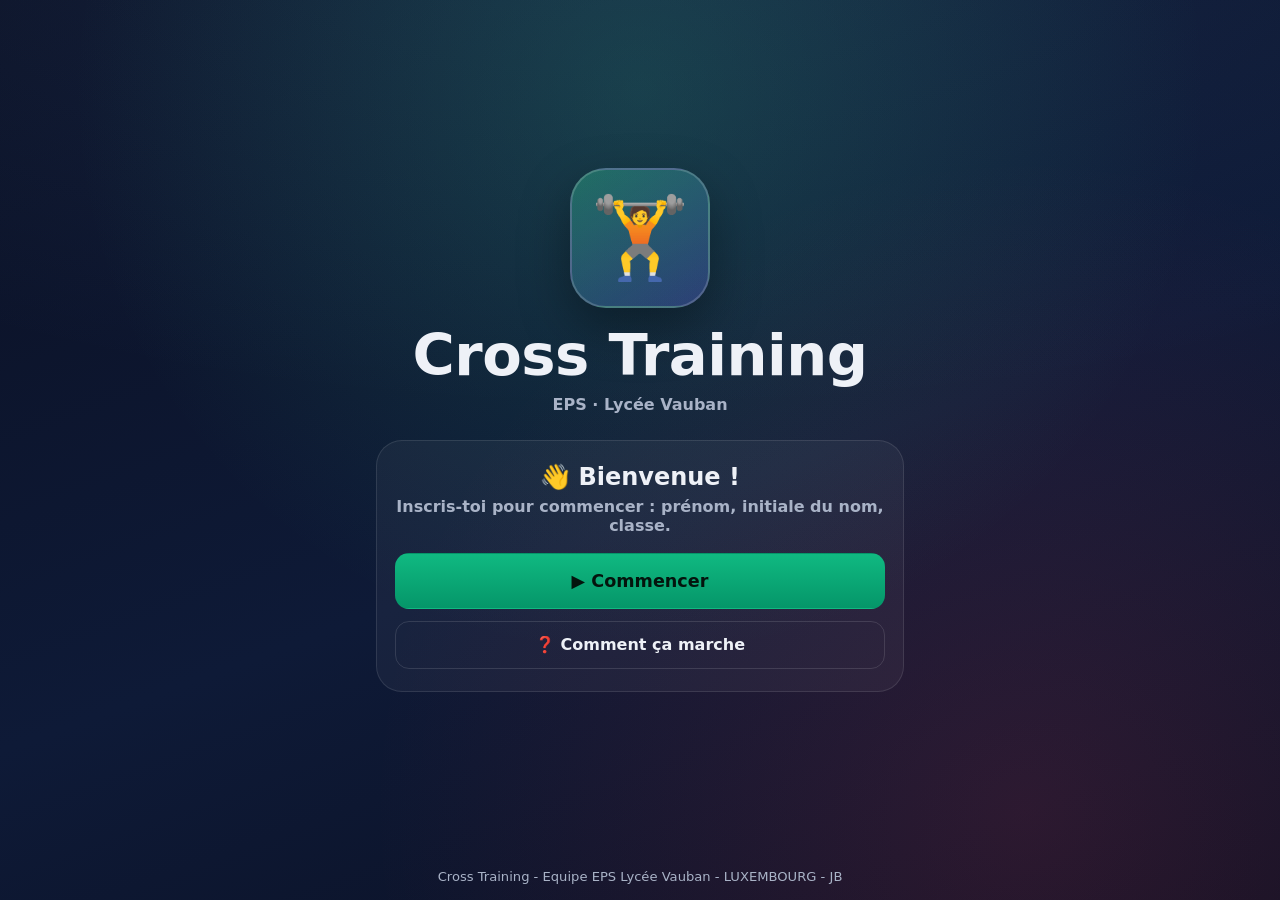
==== commit 63bd7997: "Cross Training : page de garde à chaque ouverture Co-Authored-By: Claude Opus 5.5 <noreply@anthropic" ====
--- a/index.html
+++ b/index.html
@@ -8,6 +8,25 @@
   <link rel="stylesheet" href="app.css">
 </head>
 <body>
+
+<!-- ============ PAGE DE GARDE (à chaque ouverture) ============ -->
+<section id="screen-cover" class="screen cover-screen" hidden>
+  <div class="cover-wrap">
+    <div class="cover-logo">🏋️</div>
+    <h1 class="cover-title">Cross Training</h1>
+    <p class="cover-sub">EPS · Lycée Vauban</p>
+    <div class="cover-card">
+      <p class="cover-hello" id="cover-hello"></p>
+      <p class="cover-info" id="cover-info"></p>
+      <button class="btn btn-go big full cover-go" id="cover-go" type="button">▶️ Commencer</button>
+      <div class="cover-more">
+        <button class="btn ghost" id="cover-switch" type="button">👤 Ce n'est pas moi</button>
+        <button class="btn ghost" id="cover-help" type="button">❓ Comment ça marche</button>
+      </div>
+    </div>
+  </div>
+  <footer class="foot">Cross Training - Equipe EPS Lycée Vauban - LUXEMBOURG - JB</footer>
+</section>
 
 <!-- ============ IDENTIFICATION ============ -->
 <section id="screen-id" class="screen" hidden>
--- a/app.css
+++ b/app.css
@@ -524,3 +524,18 @@
 .g-arrow i { display: inline-block; font-style: normal; }
 #guide-close { white-space: nowrap; }
 @media (max-width: 600px) { .g-arrow { transform: none; } .g-arrow i { transform: rotate(90deg); } .guide-top strong { font-size: .92rem; } }
+
+/* ---------- Page de garde ---------- */
+.cover-screen { min-height: 100vh; min-height: 100dvh; display: grid; grid-template-rows: 1fr auto; background: radial-gradient(circle at 50% 10%, rgba(52,211,153,.18), transparent 55%), radial-gradient(circle at 80% 90%, rgba(244,63,94,.14), transparent 50%); }
+.cover-wrap { width: min(560px, 100%); margin: auto; padding: 32px 16px; text-align: center; }
+.cover-logo { width: 140px; height: 140px; margin: 0 auto 14px; border-radius: 36px; display: grid; place-items: center; font-size: 5rem; background: linear-gradient(145deg, rgba(52,211,153,.35), rgba(99,102,241,.3)); border: 2px solid rgba(255,255,255,.18); box-shadow: 0 20px 50px rgba(0,0,0,.35); }
+.cover-title { font-size: clamp(2.4rem, 8vw, 3.6rem); font-weight: 900; margin: 0; letter-spacing: -.5px; }
+.cover-sub { color: var(--muted); margin: 6px 0 26px; font-weight: 700; }
+.cover-card { background: var(--card); border: 1px solid var(--card-border); border-radius: 26px; padding: 22px 18px; }
+.cover-hello { font-size: 1.5rem; font-weight: 900; margin: 0 0 6px; }
+.cover-info { color: var(--muted); margin: 0 0 18px; font-weight: 600; }
+.cover-go { min-height: 72px; font-size: 1.35rem; }
+.cover-more { display: grid; grid-template-columns: 1fr 1fr; gap: 8px; margin-top: 12px; }
+.cover-more [hidden] { display: none; }
+.cover-more:has(> [hidden]) { grid-template-columns: 1fr; }
+@media (max-width: 420px) { .cover-more { grid-template-columns: 1fr; } }
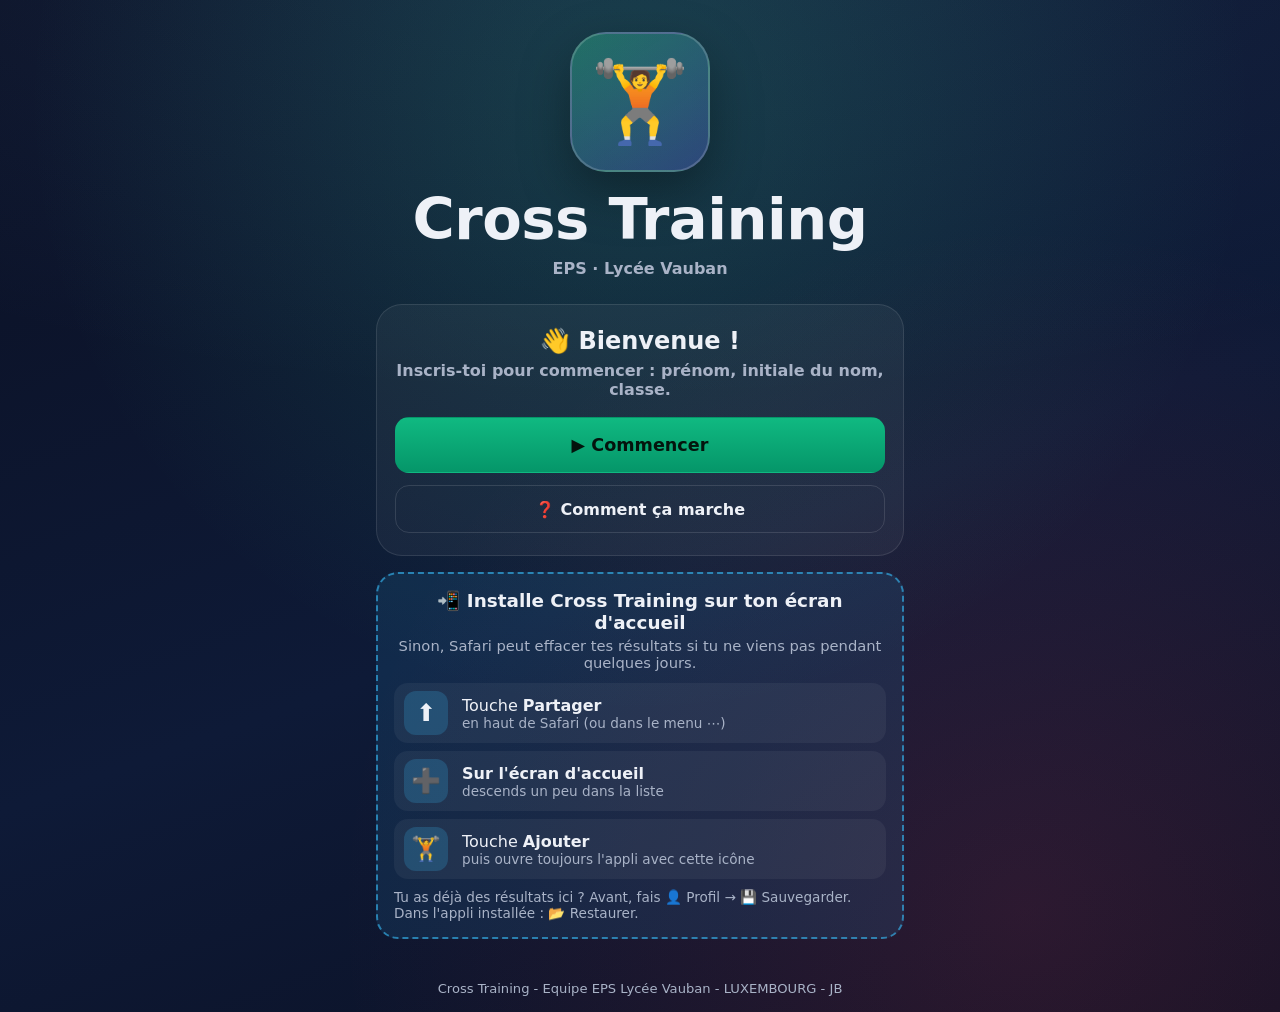
==== commit 50d10c8f: "Cross Training : installable sur l'écran d'accueil, stockage protégé, sauvegarde / restauration Co-A" ====
--- a/index.html
+++ b/index.html
@@ -5,6 +5,12 @@
   <meta name="viewport" content="width=device-width, initial-scale=1, viewport-fit=cover">
   <meta name="theme-color" content="#0d1220">
   <title>Cross Training</title>
+  <link rel="manifest" href="manifest.webmanifest">
+  <link rel="apple-touch-icon" href="icons/apple-touch-icon.png">
+  <meta name="apple-mobile-web-app-capable" content="yes">
+  <meta name="mobile-web-app-capable" content="yes">
+  <meta name="apple-mobile-web-app-title" content="Cross Training">
+  <meta name="apple-mobile-web-app-status-bar-style" content="black-translucent">
   <link rel="stylesheet" href="app.css">
 </head>
 <body>
@@ -23,6 +29,20 @@
         <button class="btn ghost" id="cover-switch" type="button">👤 Ce n'est pas moi</button>
         <button class="btn ghost" id="cover-help" type="button">❓ Comment ça marche</button>
       </div>
+      <div id="cover-backup" class="cover-backup" hidden>
+        <p id="cover-backup-text"></p>
+        <button class="btn full" id="cover-backup-btn" type="button">💾 Sauvegarder maintenant</button>
+      </div>
+    </div>
+    <div id="cover-install" class="cover-install" hidden>
+      <p class="ci-title">📲 Installe Cross Training sur ton écran d'accueil</p>
+      <p class="ci-why">Sinon, Safari peut effacer tes résultats si tu ne viens pas pendant quelques jours.</p>
+      <ol class="ci-steps">
+        <li><span class="ci-ico">⬆️</span><span>Touche <b>Partager</b><small>en haut de Safari (ou dans le menu ⋯)</small></span></li>
+        <li><span class="ci-ico">➕</span><span><b>Sur l'écran d'accueil</b><small>descends un peu dans la liste</small></span></li>
+        <li><span class="ci-ico">🏋️</span><span>Touche <b>Ajouter</b><small>puis ouvre toujours l'appli avec cette icône</small></span></li>
+      </ol>
+      <p class="ci-note">Tu as déjà des résultats ici ? Avant, fais 👤 Profil → 💾 Sauvegarder. Dans l'appli installée : 📂 Restaurer.</p>
     </div>
   </div>
   <footer class="foot">Cross Training - Equipe EPS Lycée Vauban - LUXEMBOURG - JB</footer>
@@ -57,7 +77,7 @@
       </label>
       <button class="btn btn-go big full" id="id-submit" type="submit">C'est parti →</button>
       <button id="id-cancel" class="btn ghost full" type="button" hidden>Annuler</button>
-      <button id="id-import" class="btn ghost full small" type="button">📥 J'ai déjà des résultats sur une autre tablette</button>
+      <button id="id-import" class="btn ghost full small" type="button">📂 J'ai une sauvegarde ou des résultats d'une autre tablette</button>
     </form>
   </div>
 </section>
@@ -317,6 +337,10 @@
     <button type="button" class="choice" id="pr-add"><strong>➕ Un autre élève utilise cette tablette</strong><span>Il a son propre profil : les résultats de chacun sont gardés.</span></button>
     <button type="button" class="choice" id="pr-send"><strong>📤 Envoyer mes résultats vers ma tablette</strong><span>J'ai utilisé la tablette d'un camarade.</span></button>
     <button type="button" class="choice" id="pr-get"><strong>📥 Récupérer mes résultats</strong><span>Faits sur une autre tablette : je scanne son QR ou j'ouvre le fichier.</span></button>
+    <div class="two pr-save">
+      <button type="button" class="choice" id="pr-save"><strong>💾 Sauvegarder</strong><span>Un fichier dans « Fichiers » : rien ne se perd.</span></button>
+      <button type="button" class="choice" id="pr-restore"><strong>📂 Restaurer</strong><span>Remettre mes résultats depuis une sauvegarde.</span></button>
+    </div>
     <button value="cancel" class="btn ghost full">Fermer</button>
   </form>
 </dialog>
--- a/app.css
+++ b/app.css
@@ -539,3 +539,18 @@
 .cover-more [hidden] { display: none; }
 .cover-more:has(> [hidden]) { grid-template-columns: 1fr; }
 @media (max-width: 420px) { .cover-more { grid-template-columns: 1fr; } }
+
+/* ---------- Installer / sauvegarder ---------- */
+.cover-backup { margin-top: 14px; padding: 12px; border-radius: 16px; background: rgba(251,191,36,.12); border: 1px solid rgba(251,191,36,.55); }
+.cover-backup p { margin: 0 0 8px; font-weight: 800; color: #fde68a; }
+.cover-backup .btn { background: #fbbf24; color: #1a1300; border-color: transparent; }
+.cover-install { margin-top: 16px; padding: 16px; border-radius: 22px; text-align: left; background: rgba(56,189,248,.1); border: 2px dashed rgba(56,189,248,.6); }
+.ci-title { margin: 0 0 4px; font-weight: 900; font-size: 1.15rem; text-align: center; }
+.ci-why { margin: 0 0 12px; color: var(--muted); text-align: center; font-size: .92rem; }
+.ci-steps { list-style: none; margin: 0; padding: 0; display: grid; gap: 8px; }
+.ci-steps li { display: grid; grid-template-columns: 48px 1fr; gap: 10px; align-items: center; padding: 8px 10px; border-radius: 14px; background: rgba(255,255,255,.05); }
+.ci-ico { width: 44px; height: 44px; display: grid; place-items: center; font-size: 1.5rem; border-radius: 12px; background: rgba(56,189,248,.2); }
+.ci-steps small { display: block; color: var(--muted); font-size: .85rem; }
+.ci-note { margin: 10px 0 0; font-size: .85rem; color: var(--muted); }
+.pr-save { margin: 0 0 10px; }
+.pr-save .choice { margin: 0; }
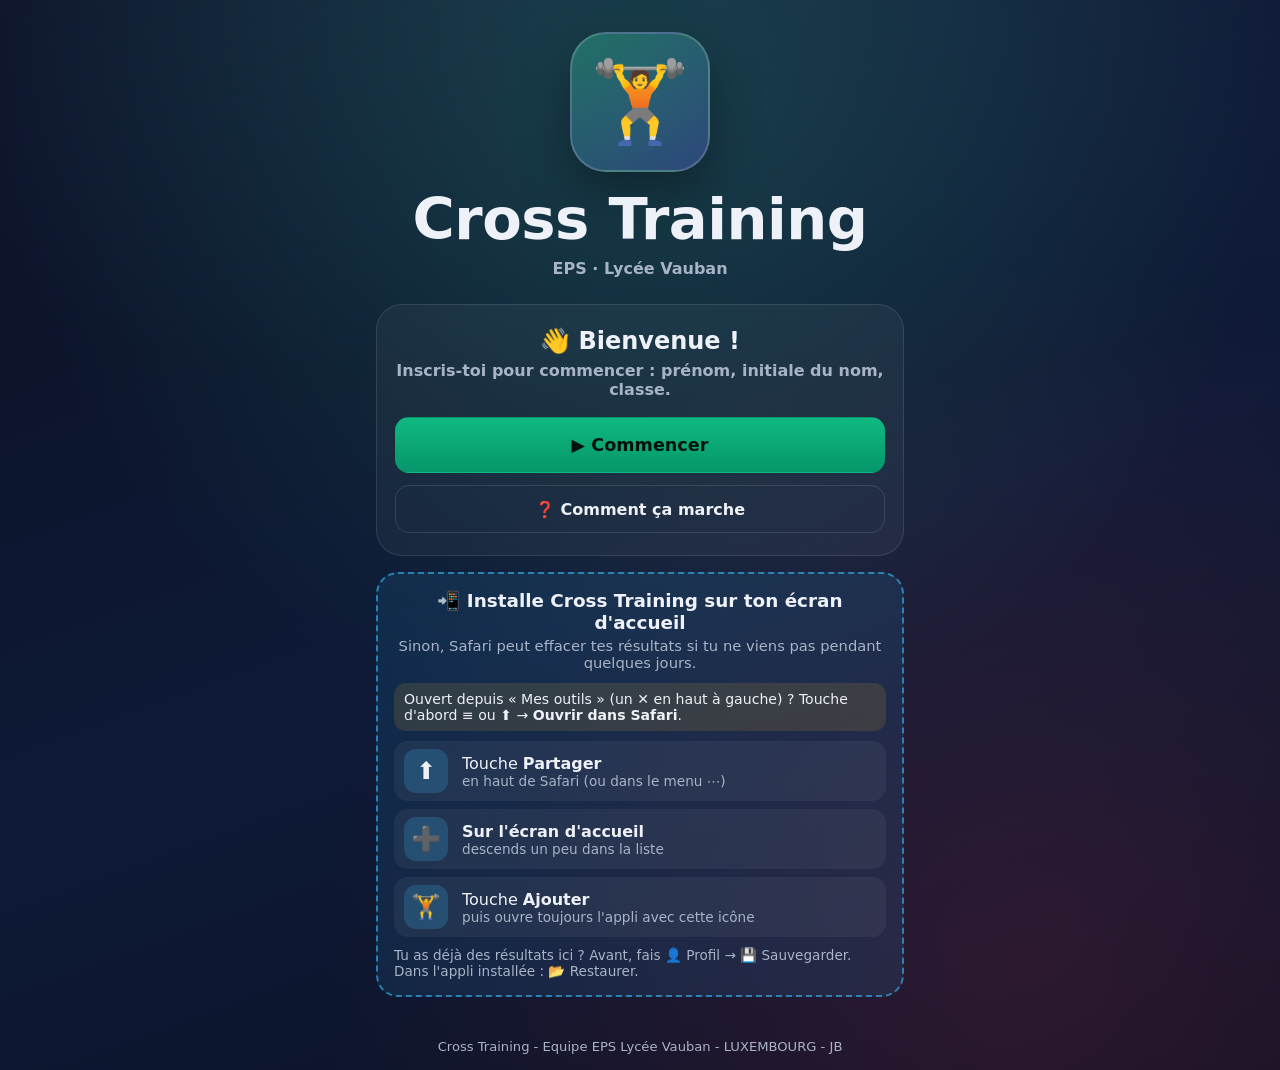
==== commit 23bd0408: "Encadré d'installation aussi dans le mini-navigateur de Mes outils (ouvrir dans Safari) Co-Authored-" ====
--- a/index.html
+++ b/index.html
@@ -37,6 +37,7 @@
     <div id="cover-install" class="cover-install" hidden>
       <p class="ci-title">📲 Installe Cross Training sur ton écran d'accueil</p>
       <p class="ci-why">Sinon, Safari peut effacer tes résultats si tu ne viens pas pendant quelques jours.</p>
+      <p class="ci-inapp">Ouvert depuis « Mes outils » (un ✕ en haut à gauche) ? Touche d'abord ≡ ou ⬆️ → <b>Ouvrir dans Safari</b>.</p>
       <ol class="ci-steps">
         <li><span class="ci-ico">⬆️</span><span>Touche <b>Partager</b><small>en haut de Safari (ou dans le menu ⋯)</small></span></li>
         <li><span class="ci-ico">➕</span><span><b>Sur l'écran d'accueil</b><small>descends un peu dans la liste</small></span></li>
--- a/app.css
+++ b/app.css
@@ -554,3 +554,5 @@
 .ci-note { margin: 10px 0 0; font-size: .85rem; color: var(--muted); }
 .pr-save { margin: 0 0 10px; }
 .pr-save .choice { margin: 0; }
+
+.ci-inapp { margin: 0 0 10px; padding: 8px 10px; border-radius: 12px; background: rgba(251,191,36,.12); font-size: .88rem; }
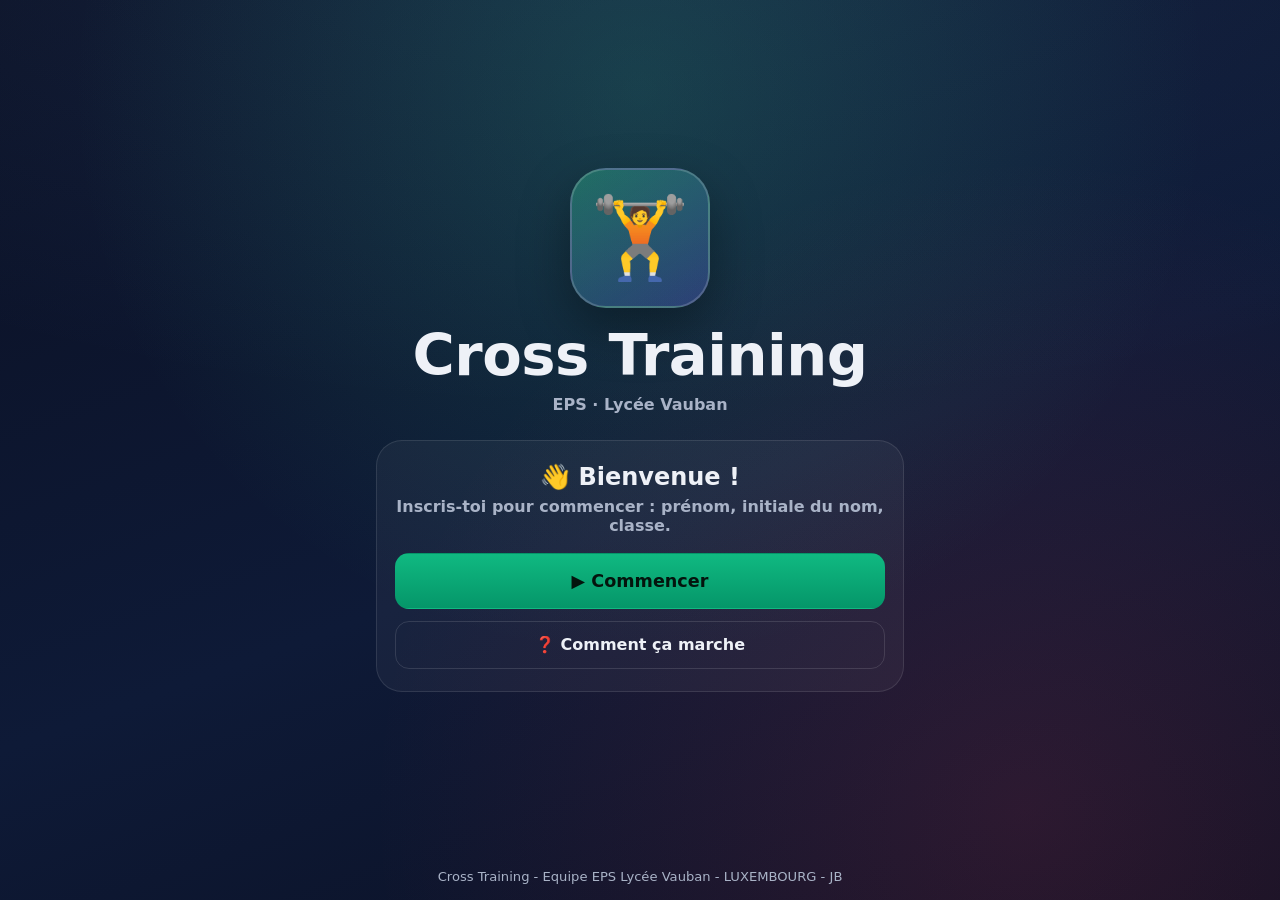
==== commit 2b82f7ef: "Retrait de l'encadré d'installation (les applis passent par Mes outils), sauvegarde conservée Co-Aut" ====
--- a/index.html
+++ b/index.html
@@ -34,17 +34,6 @@
         <button class="btn full" id="cover-backup-btn" type="button">💾 Sauvegarder maintenant</button>
       </div>
     </div>
-    <div id="cover-install" class="cover-install" hidden>
-      <p class="ci-title">📲 Installe Cross Training sur ton écran d'accueil</p>
-      <p class="ci-why">Sinon, Safari peut effacer tes résultats si tu ne viens pas pendant quelques jours.</p>
-      <p class="ci-inapp">Ouvert depuis « Mes outils » (un ✕ en haut à gauche) ? Touche d'abord ≡ ou ⬆️ → <b>Ouvrir dans Safari</b>.</p>
-      <ol class="ci-steps">
-        <li><span class="ci-ico">⬆️</span><span>Touche <b>Partager</b><small>en haut de Safari (ou dans le menu ⋯)</small></span></li>
-        <li><span class="ci-ico">➕</span><span><b>Sur l'écran d'accueil</b><small>descends un peu dans la liste</small></span></li>
-        <li><span class="ci-ico">🏋️</span><span>Touche <b>Ajouter</b><small>puis ouvre toujours l'appli avec cette icône</small></span></li>
-      </ol>
-      <p class="ci-note">Tu as déjà des résultats ici ? Avant, fais 👤 Profil → 💾 Sauvegarder. Dans l'appli installée : 📂 Restaurer.</p>
-    </div>
   </div>
   <footer class="foot">Cross Training - Equipe EPS Lycée Vauban - LUXEMBOURG - JB</footer>
 </section>
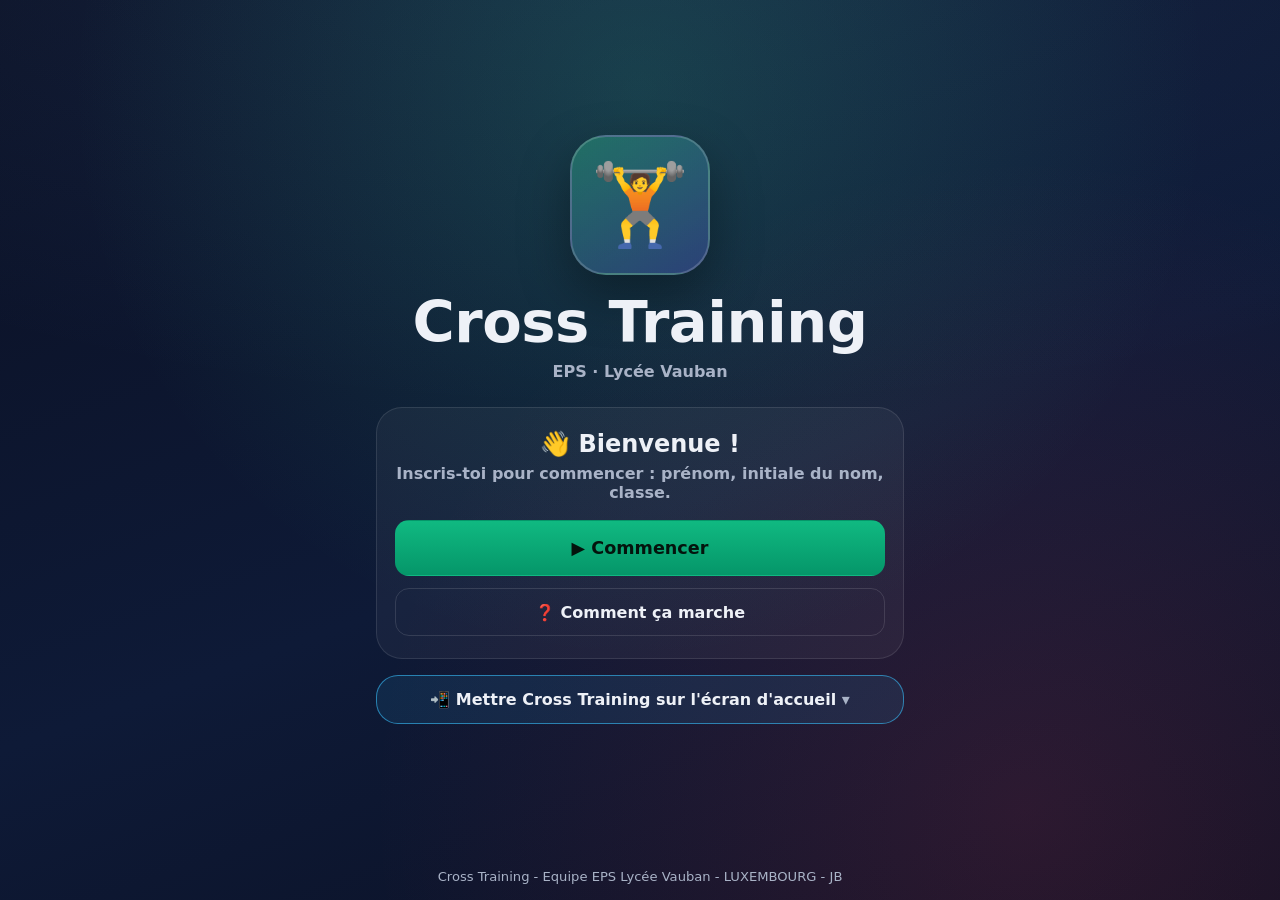
==== commit 23cde8cd: "Page de garde : bouton dépliant « Mettre sur l'écran d'accueil » (pourquoi + comment) Co-Authored-By" ====
--- a/index.html
+++ b/index.html
@@ -34,6 +34,17 @@
         <button class="btn full" id="cover-backup-btn" type="button">💾 Sauvegarder maintenant</button>
       </div>
     </div>
+    <details id="cover-install" class="cover-install">
+      <summary>📲 Mettre Cross Training sur l'écran d'accueil</summary>
+      <p class="ci-why"><b>Pourquoi ?</b> Si tu n'ouvres pas l'appli pendant quelques jours (vacances…), la tablette peut effacer tes résultats. Installée sur l'écran d'accueil, l'appli les garde. Elle s'ouvre en plein écran et se met toujours à jour toute seule.</p>
+      <p class="ci-inapp">Ouvert depuis « Mes outils » (un ✕ en haut à gauche) ? Touche d'abord ≡ ou ⬆️ → <b>Ouvrir dans Safari</b>.</p>
+      <ol class="ci-steps">
+        <li><span class="ci-ico">⬆️</span><span>Touche <b>Partager</b><small>en haut de Safari (ou dans le menu ⋯)</small></span></li>
+        <li><span class="ci-ico">➕</span><span><b>Sur l'écran d'accueil</b><small>descends un peu dans la liste</small></span></li>
+        <li><span class="ci-ico">🏋️</span><span>Touche <b>Ajouter</b><small>puis ouvre l'appli avec cette icône</small></span></li>
+      </ol>
+      <p class="ci-note">Tu as déjà tes résultats ici ? Avant, fais 💾 Sauvegarder, puis 📂 Restaurer dans l'appli installée.</p>
+    </details>
   </div>
   <footer class="foot">Cross Training - Equipe EPS Lycée Vauban - LUXEMBOURG - JB</footer>
 </section>
--- a/app.css
+++ b/app.css
@@ -556,3 +556,12 @@
 .pr-save .choice { margin: 0; }
 
 .ci-inapp { margin: 0 0 10px; padding: 8px 10px; border-radius: 12px; background: rgba(251,191,36,.12); font-size: .88rem; }
+
+details.cover-install { padding: 0; border-style: solid; border-width: 1px; }
+details.cover-install > summary { list-style: none; cursor: pointer; padding: 14px 16px; font-weight: 900; text-align: center; touch-action: manipulation; }
+details.cover-install > summary::-webkit-details-marker { display: none; }
+details.cover-install > summary::after { content: " ▾"; color: var(--muted); }
+details.cover-install[open] > summary::after { content: " ▴"; }
+details.cover-install > :not(summary) { margin-left: 16px; margin-right: 16px; }
+details.cover-install[open] { padding-bottom: 14px; }
+details.cover-install .ci-why { text-align: left; color: var(--text); }
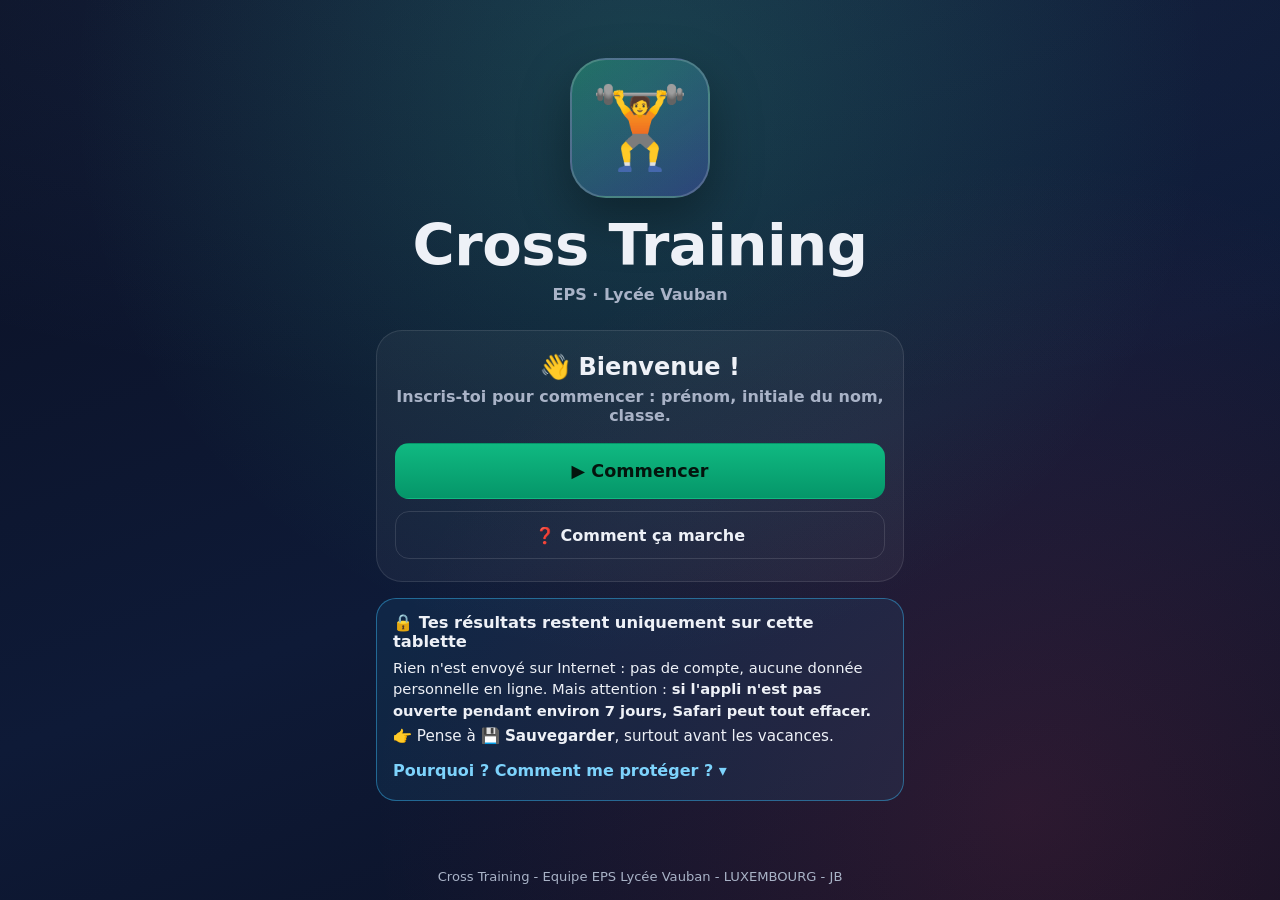
==== commit e6d077e5: "Page de garde : encadré « tes données restent sur la tablette » (effacement après 7 jours, sauvegard" ====
--- a/index.html
+++ b/index.html
@@ -34,17 +34,26 @@
         <button class="btn full" id="cover-backup-btn" type="button">💾 Sauvegarder maintenant</button>
       </div>
     </div>
-    <details id="cover-install" class="cover-install">
-      <summary>📲 Mettre Cross Training sur l'écran d'accueil</summary>
-      <p class="ci-why"><b>Pourquoi ?</b> Si tu n'ouvres pas l'appli pendant quelques jours (vacances…), la tablette peut effacer tes résultats. Installée sur l'écran d'accueil, l'appli les garde. Elle s'ouvre en plein écran et se met toujours à jour toute seule.</p>
-      <p class="ci-inapp">Ouvert depuis « Mes outils » (un ✕ en haut à gauche) ? Touche d'abord ≡ ou ⬆️ → <b>Ouvrir dans Safari</b>.</p>
-      <ol class="ci-steps">
-        <li><span class="ci-ico">⬆️</span><span>Touche <b>Partager</b><small>en haut de Safari (ou dans le menu ⋯)</small></span></li>
-        <li><span class="ci-ico">➕</span><span><b>Sur l'écran d'accueil</b><small>descends un peu dans la liste</small></span></li>
-        <li><span class="ci-ico">🏋️</span><span>Touche <b>Ajouter</b><small>puis ouvre l'appli avec cette icône</small></span></li>
-      </ol>
-      <p class="ci-note">Tu as déjà tes résultats ici ? Avant, fais 💾 Sauvegarder, puis 📂 Restaurer dans l'appli installée.</p>
-    </details>
+    <div class="cover-protect">
+      <p class="cp-title">🔒 Tes résultats restent uniquement sur cette tablette</p>
+      <p class="cp-text">Rien n'est envoyé sur Internet : pas de compte, aucune donnée personnelle en ligne. Mais attention : <b>si l'appli n'est pas ouverte pendant environ 7 jours, Safari peut tout effacer.</b></p>
+      <p class="cp-do">👉 Pense à <b>💾 Sauvegarder</b>, surtout avant les vacances.</p>
+      <details id="cover-install" class="cp-more">
+        <summary>Pourquoi ? Comment me protéger ?</summary>
+        <p class="cp-why"><b>Pourquoi ça s'efface ?</b> Pour protéger ta vie privée, Safari supprime ce qu'un site a enregistré sur la tablette quand ce site n'a pas été ouvert depuis quelques jours. L'appli ne garde rien sur Internet (c'est mieux pour tes données personnelles) : la seule copie est donc sur la tablette… et dans ta sauvegarde.</p>
+        <p class="cp-sub">💾 1. Sauvegarde (le plus sûr)</p>
+        <ol class="ci-steps">
+          <li><span class="ci-ico">💾</span><span><b>👤 Profil → 💾 Sauvegarder</b><small>choisis « Enregistrer dans Fichiers »</small></span></li>
+          <li><span class="ci-ico">📂</span><span>Tout a disparu ?<small>à l'inscription : 📂 J'ai une sauvegarde</small></span></li>
+        </ol>
+        <p class="cp-sub">📲 2. Mets l'appli sur l'écran d'accueil</p>
+        <p class="ci-inapp">Ouvert depuis « Mes outils » (un ✕ en haut à gauche) ? Touche d'abord ≡ ou ⬆️ → <b>Ouvrir dans Safari</b>.</p>
+        <ol class="ci-steps">
+          <li><span class="ci-ico">⬆️</span><span>Touche <b>Partager</b><small>en haut de Safari (ou dans le menu ⋯)</small></span></li>
+          <li><span class="ci-ico">➕</span><span><b>Sur l'écran d'accueil</b> → <b>Ajouter</b><small>puis ouvre l'appli avec l'icône 🏋️ : elle garde tes résultats et se met à jour toute seule</small></span></li>
+        </ol>
+      </details>
+    </div>
   </div>
   <footer class="foot">Cross Training - Equipe EPS Lycée Vauban - LUXEMBOURG - JB</footer>
 </section>
--- a/app.css
+++ b/app.css
@@ -565,3 +565,16 @@
 details.cover-install > :not(summary) { margin-left: 16px; margin-right: 16px; }
 details.cover-install[open] { padding-bottom: 14px; }
 details.cover-install .ci-why { text-align: left; color: var(--text); }
+
+/* ---------- Info protection des données (page de garde) ---------- */
+.cover-protect { margin-top: 16px; padding: 14px 16px; border-radius: 20px; text-align: left; background: rgba(56,189,248,.08); border: 1px solid rgba(56,189,248,.45); }
+.cp-title { margin: 0 0 6px; font-weight: 900; font-size: 1.02rem; }
+.cp-text { margin: 0 0 6px; font-size: .92rem; line-height: 1.45; color: var(--text); }
+.cp-do { margin: 0; font-size: .95rem; }
+.cp-more { margin-top: 10px; }
+.cp-more > summary { cursor: pointer; font-weight: 800; color: #7dd3fc; list-style: none; touch-action: manipulation; padding: 6px 0; }
+.cp-more > summary::-webkit-details-marker { display: none; }
+.cp-more > summary::after { content: " ▾"; }
+.cp-more[open] > summary::after { content: " ▴"; }
+.cp-why { font-size: .9rem; line-height: 1.45; margin: 6px 0 12px; }
+.cp-sub { font-weight: 900; margin: 12px 0 8px; }
